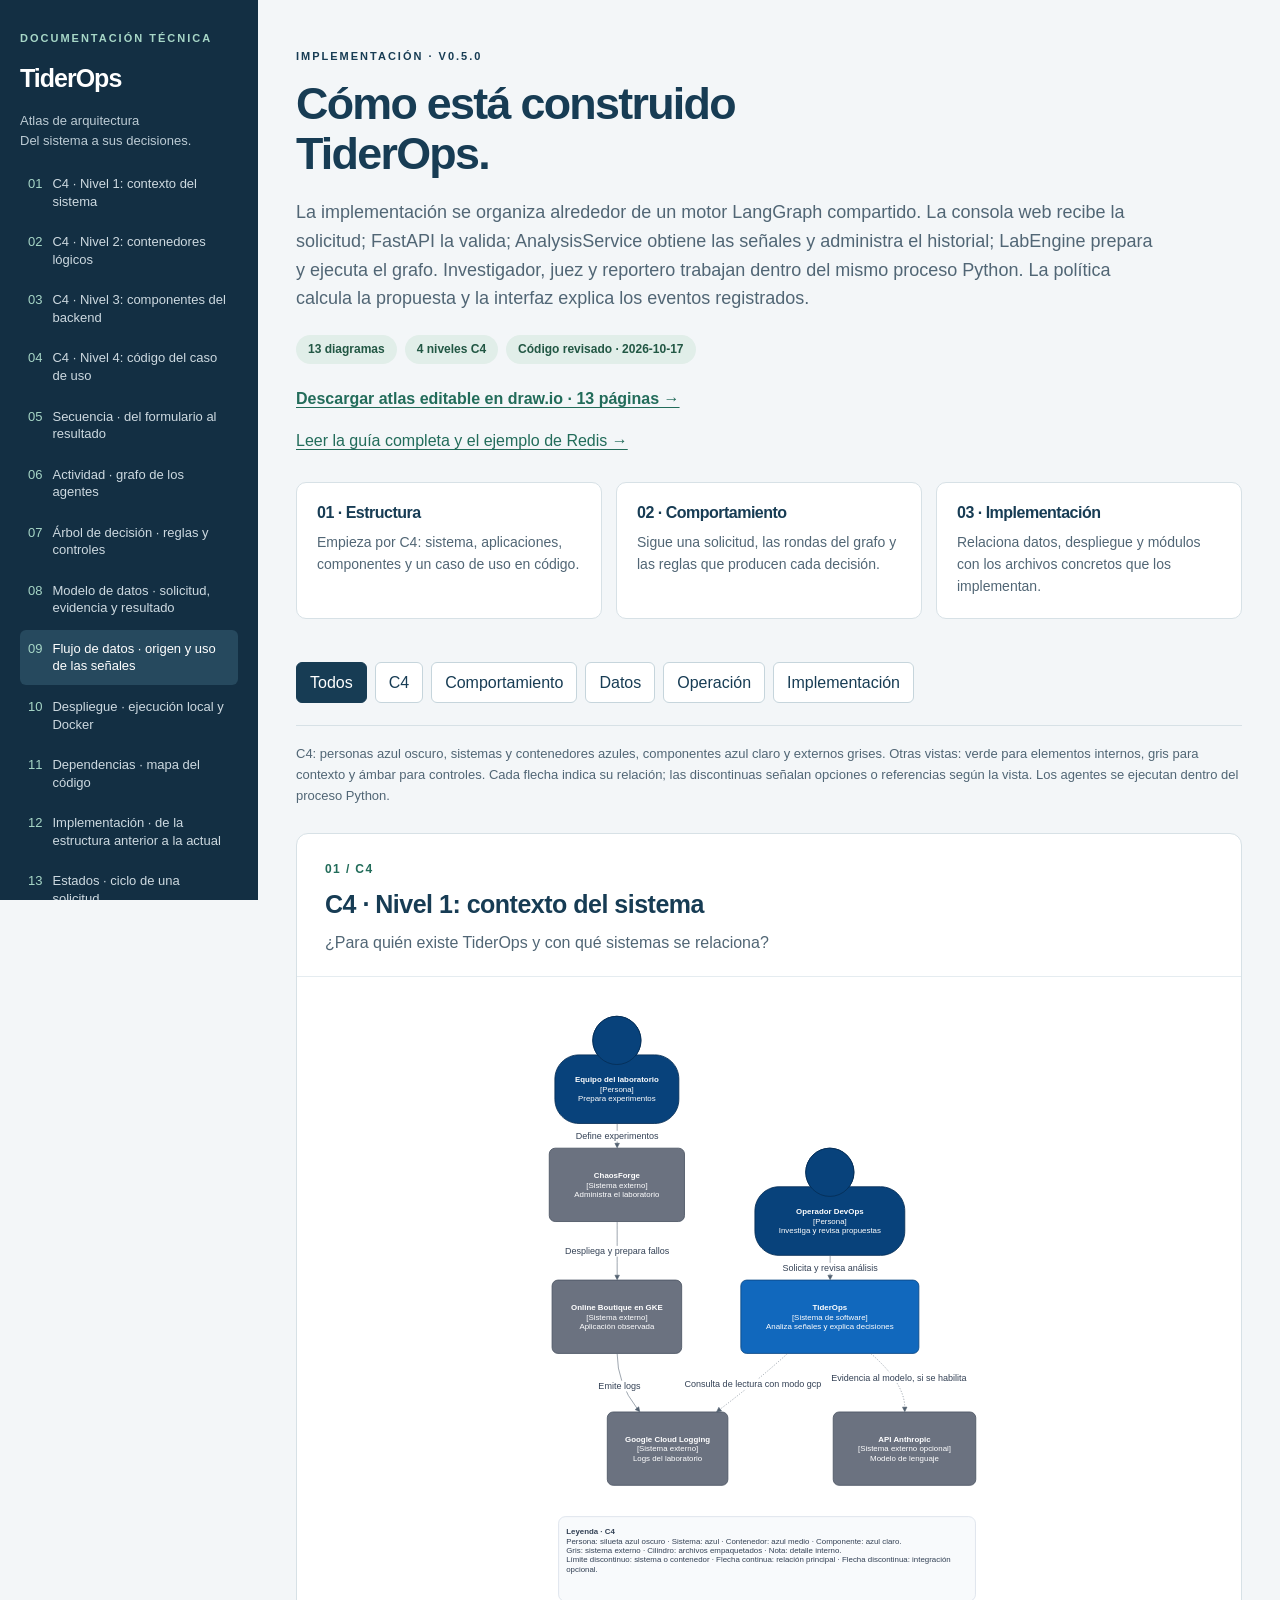
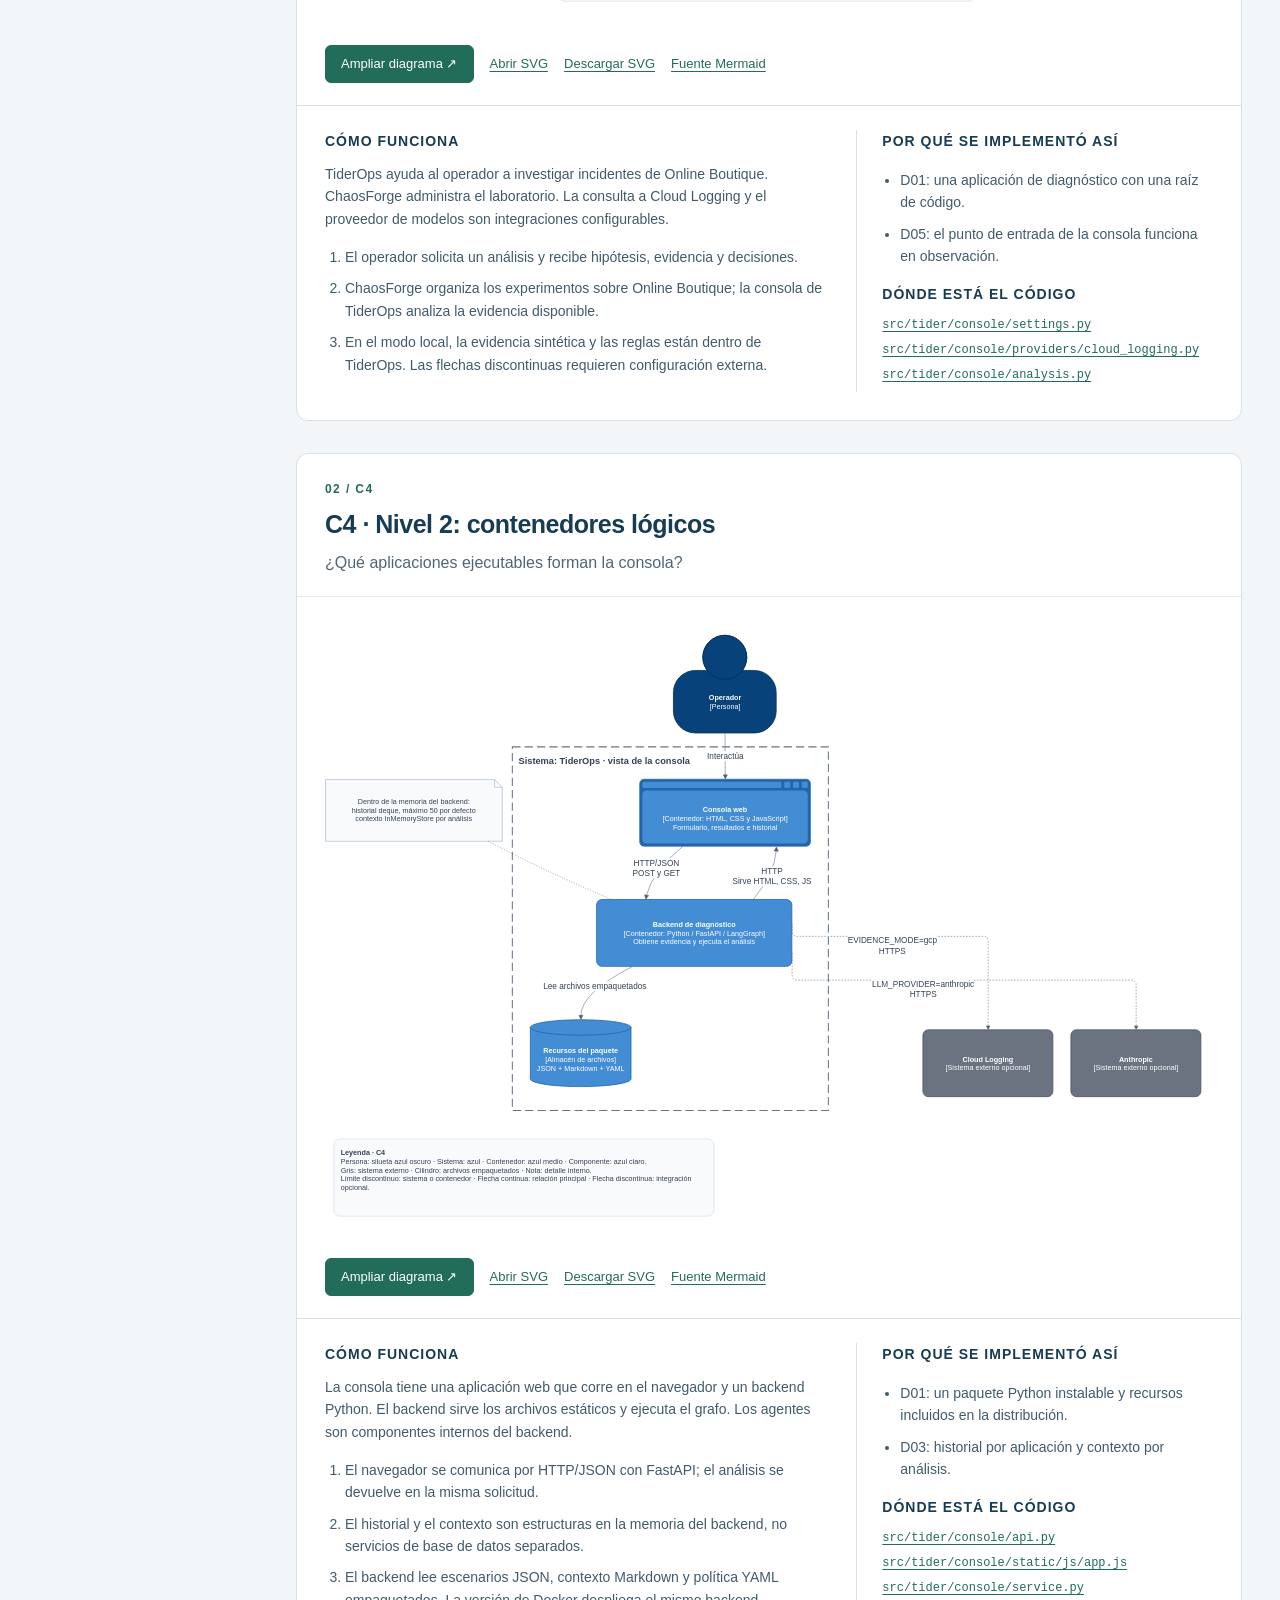
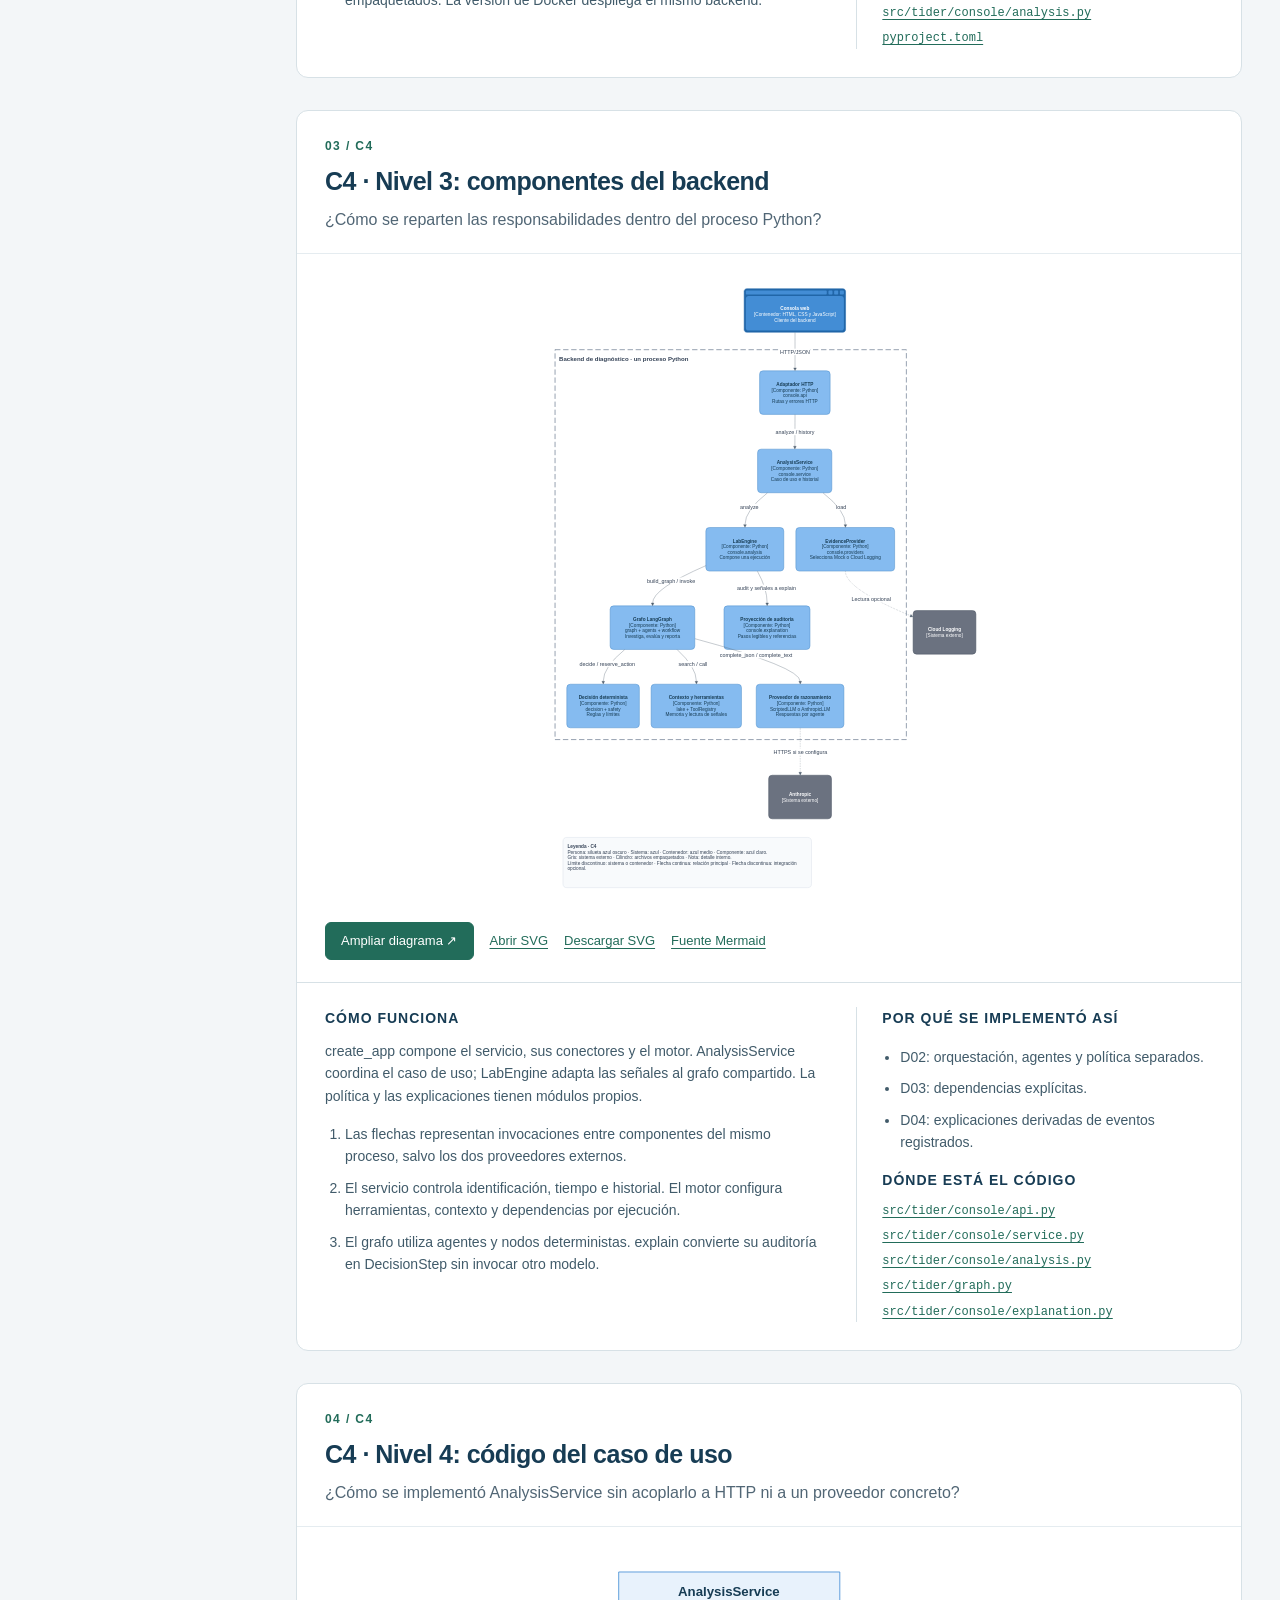
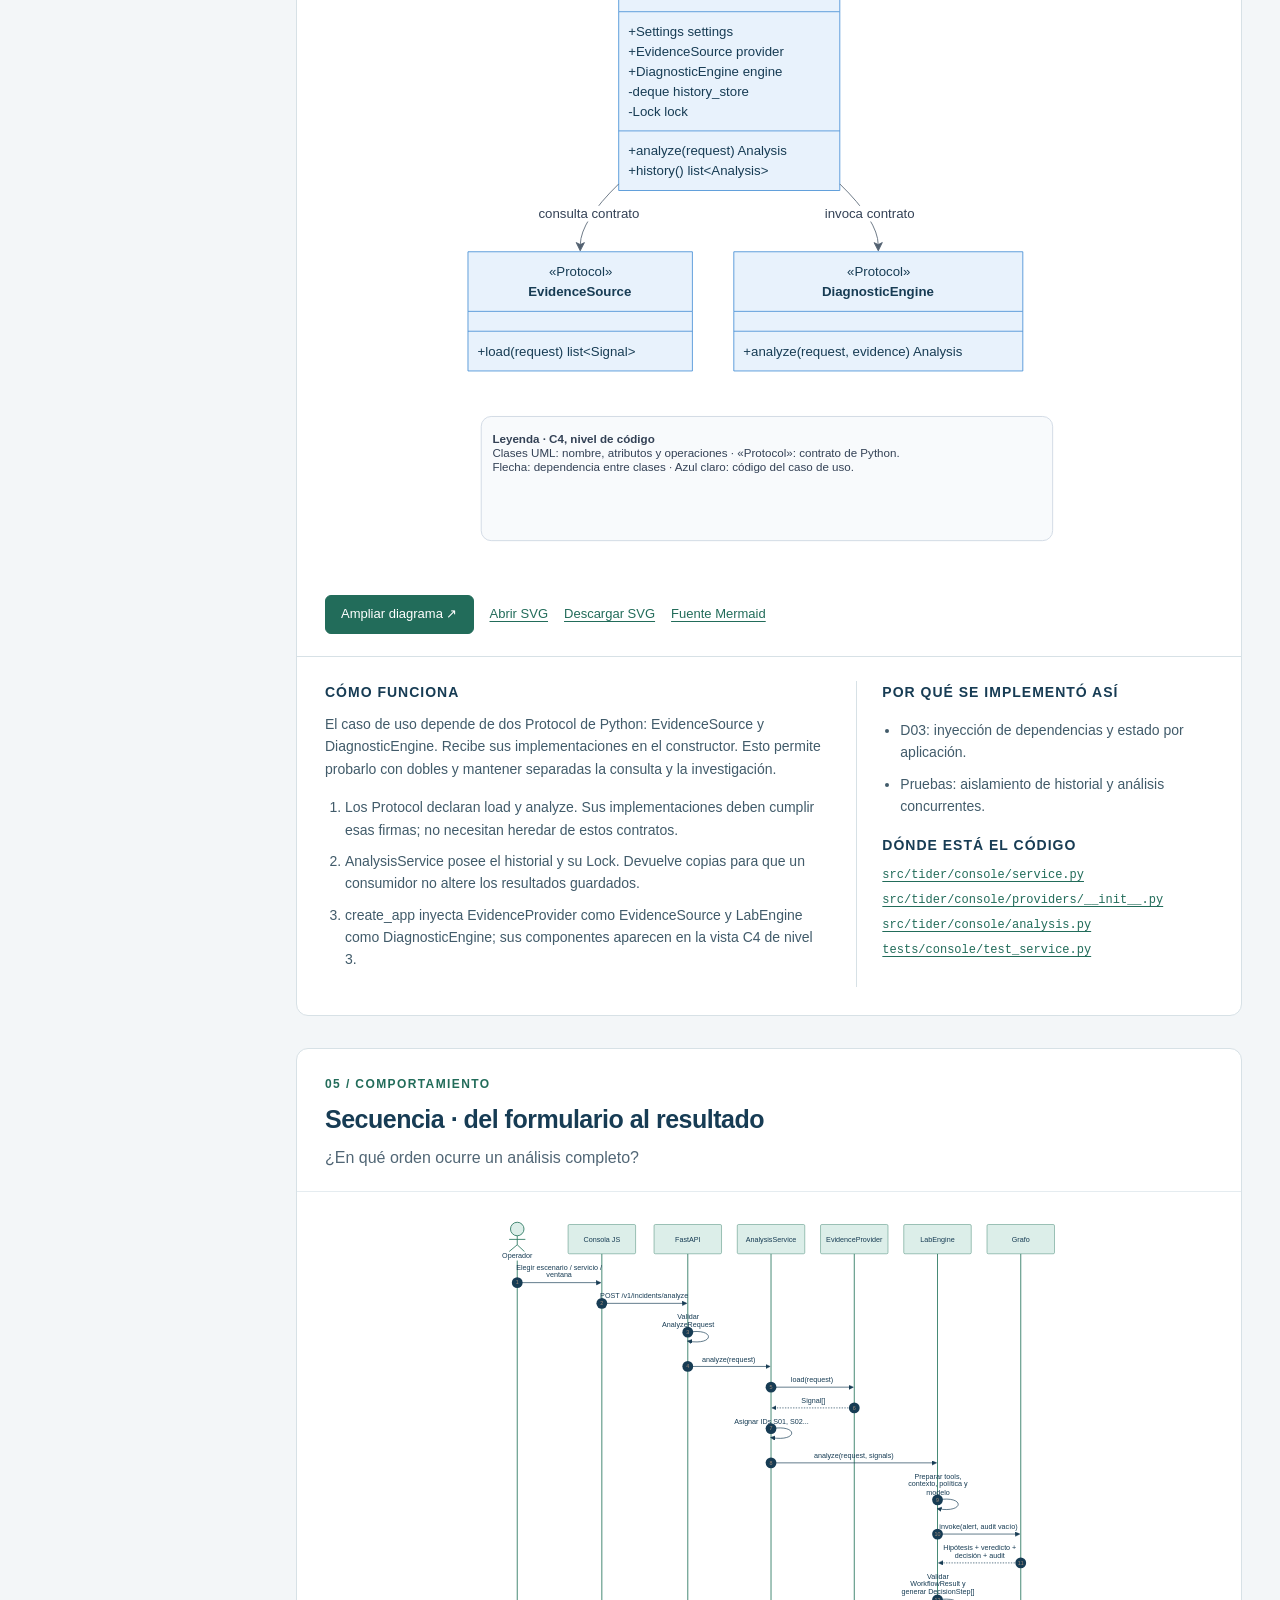
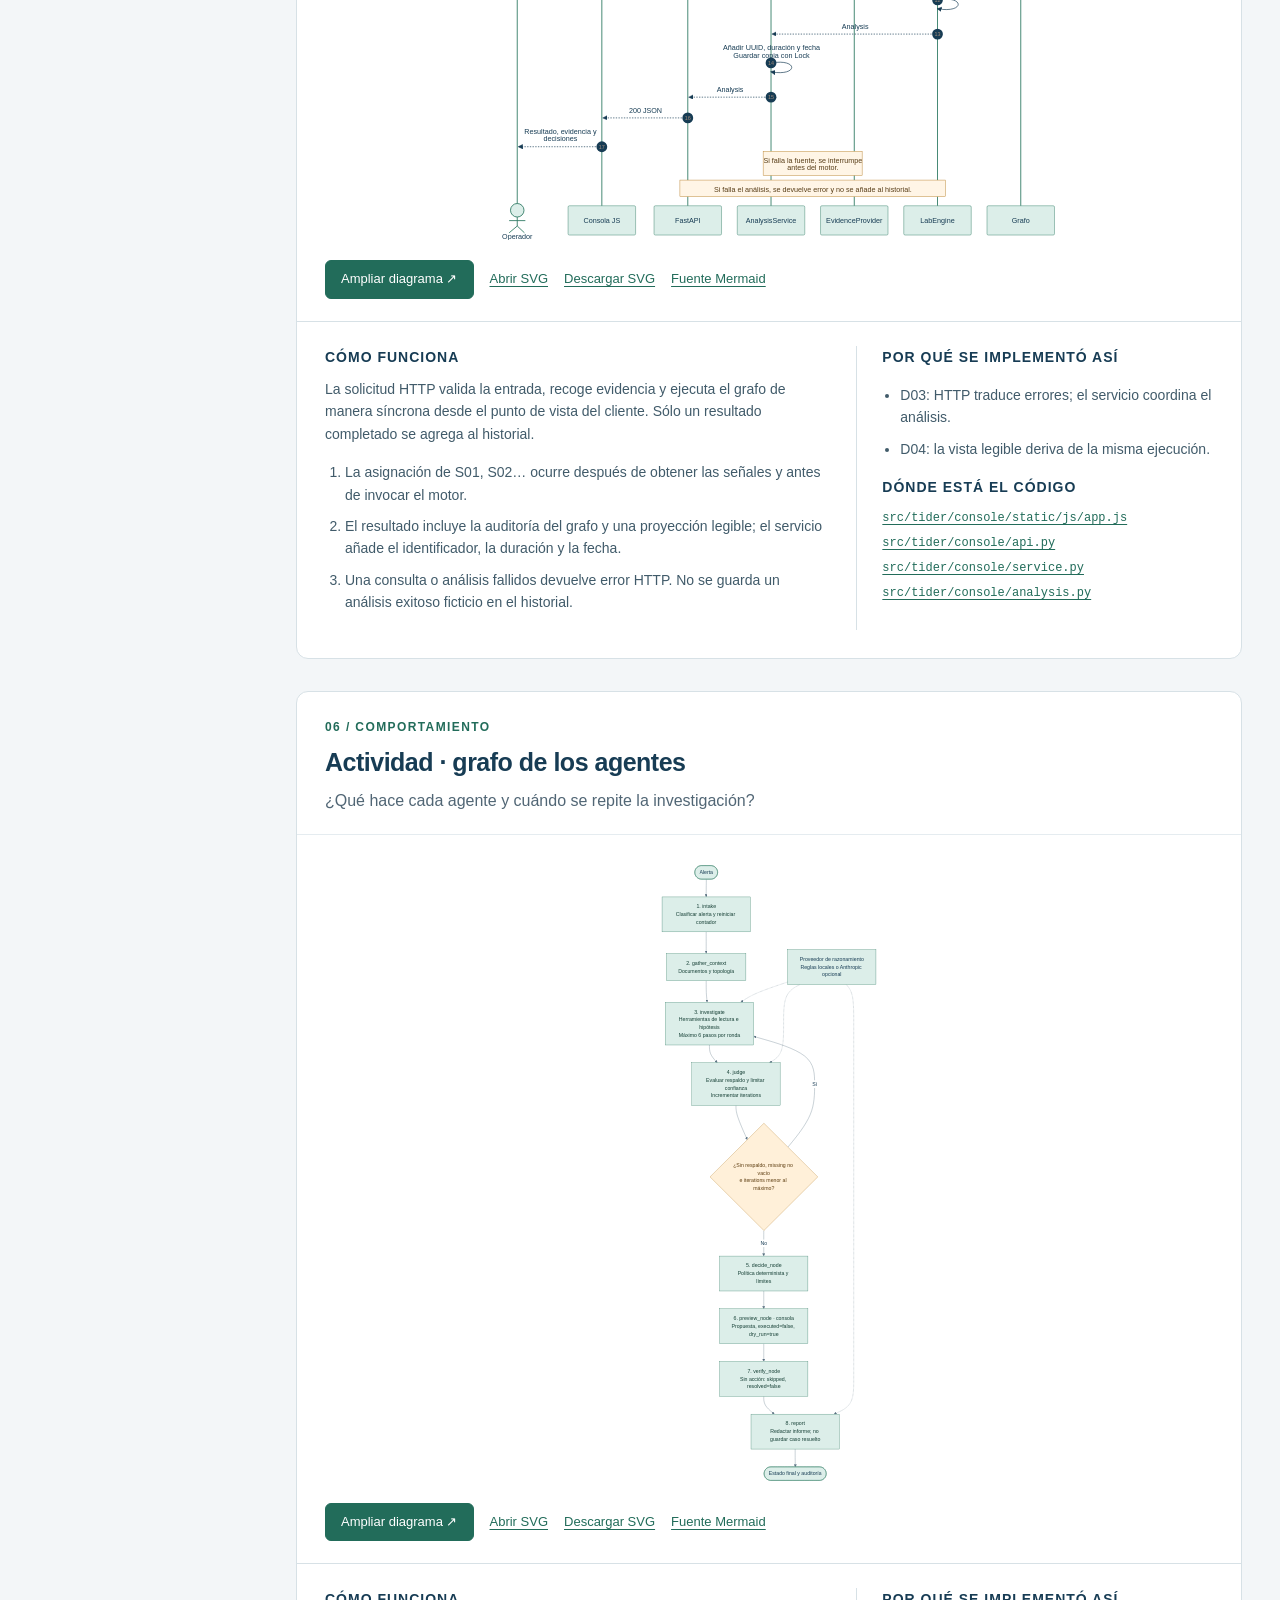
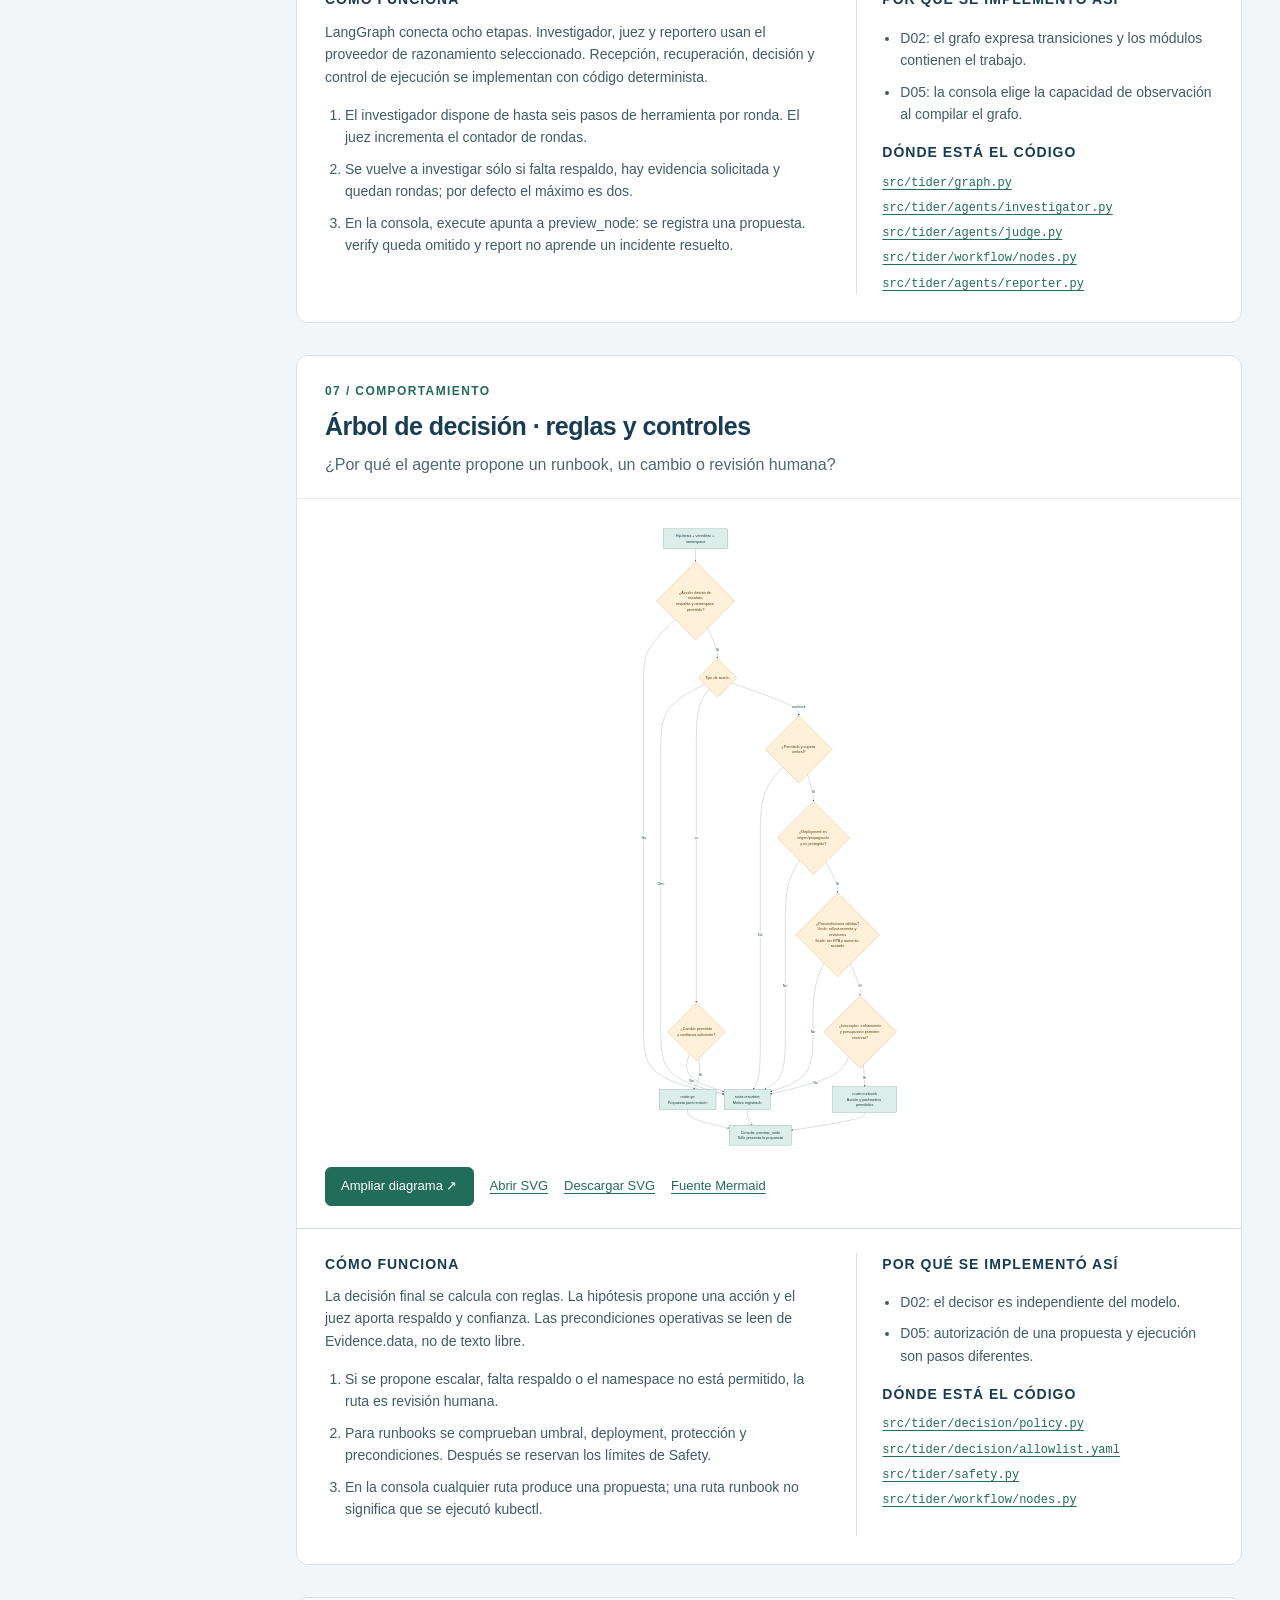
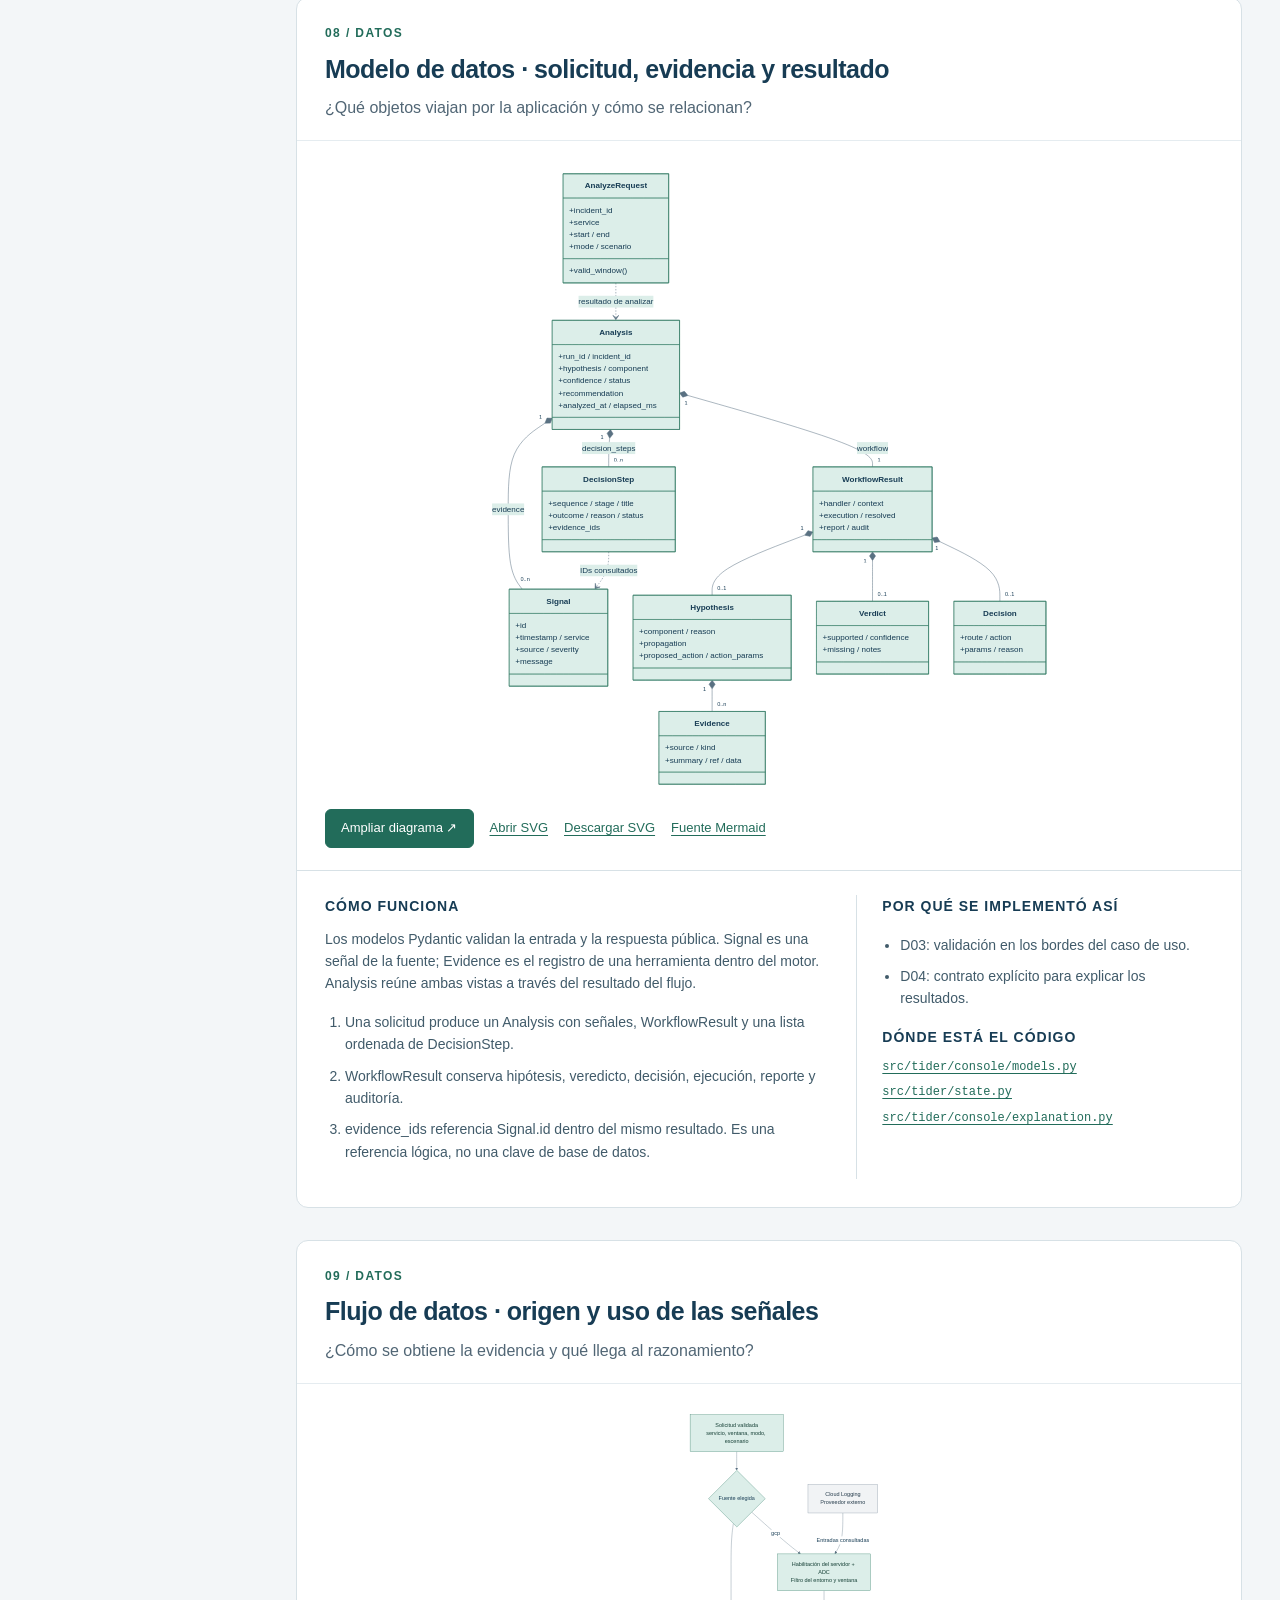
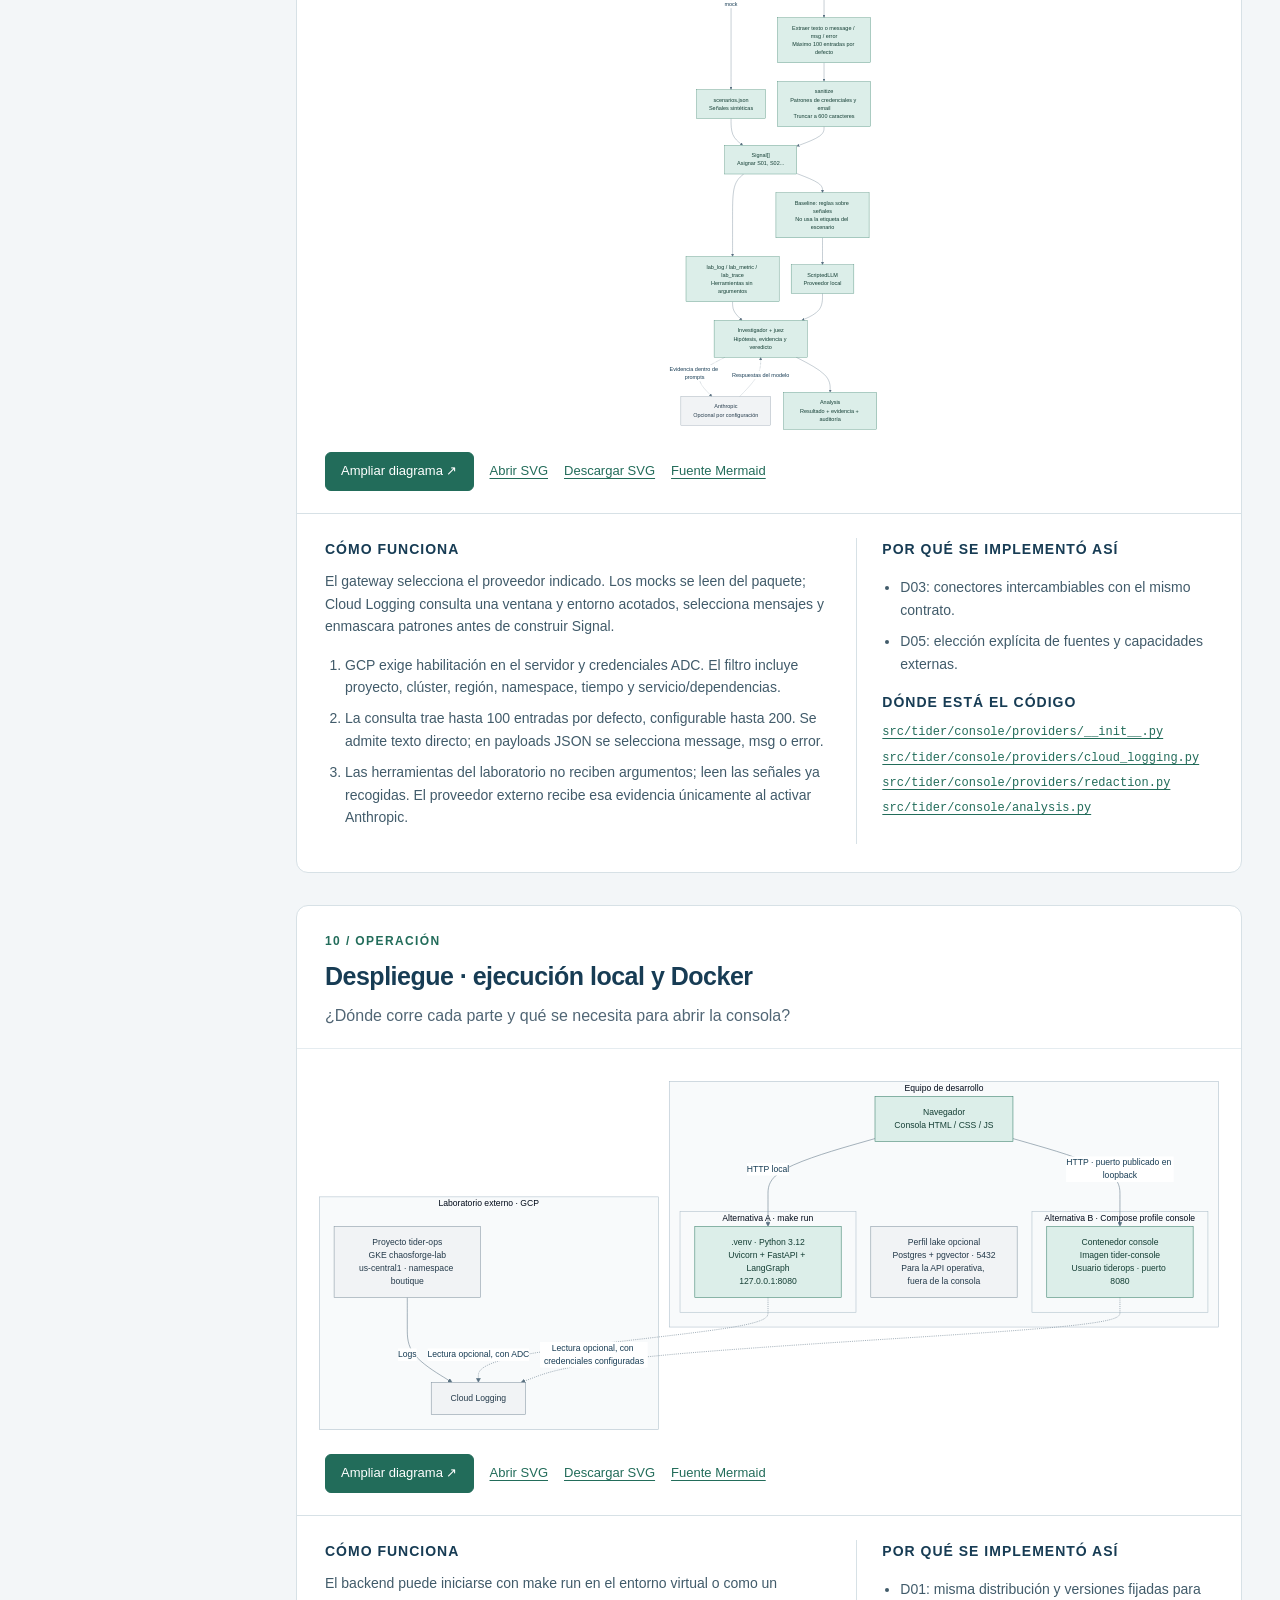
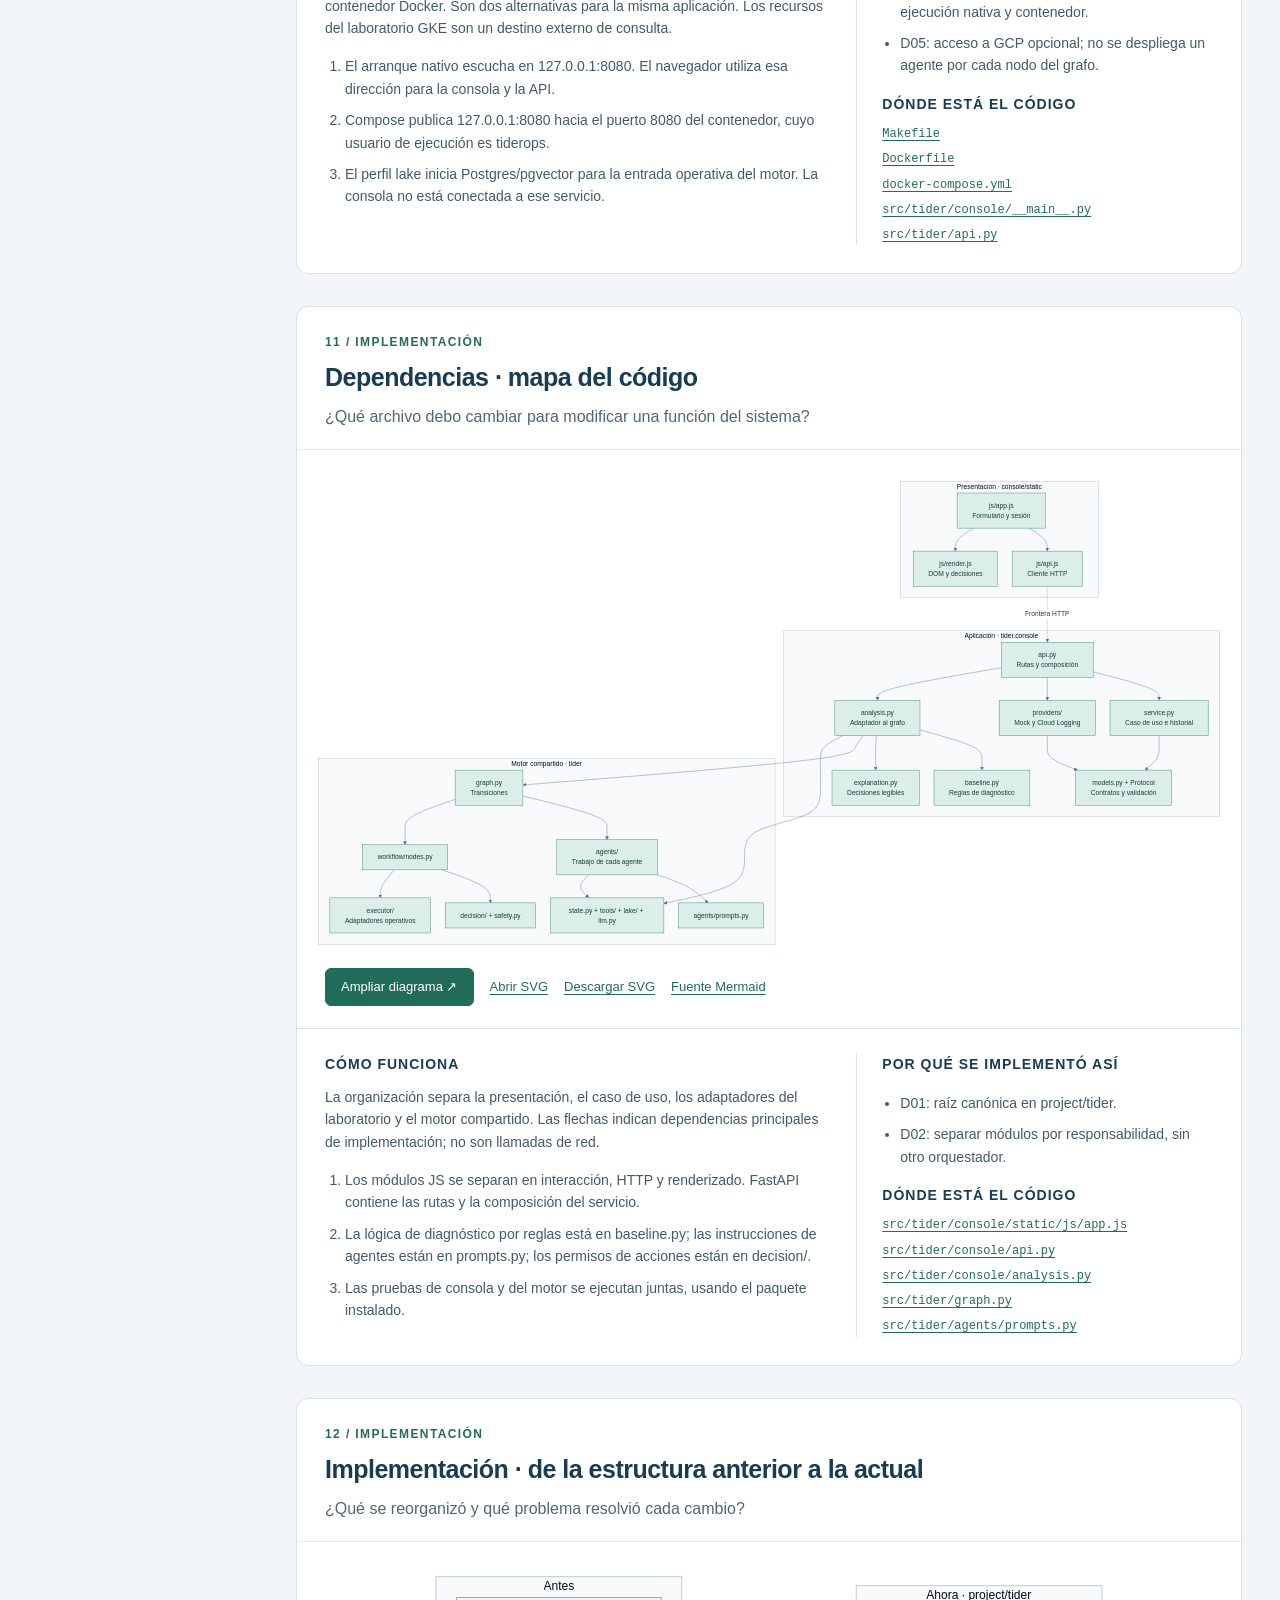
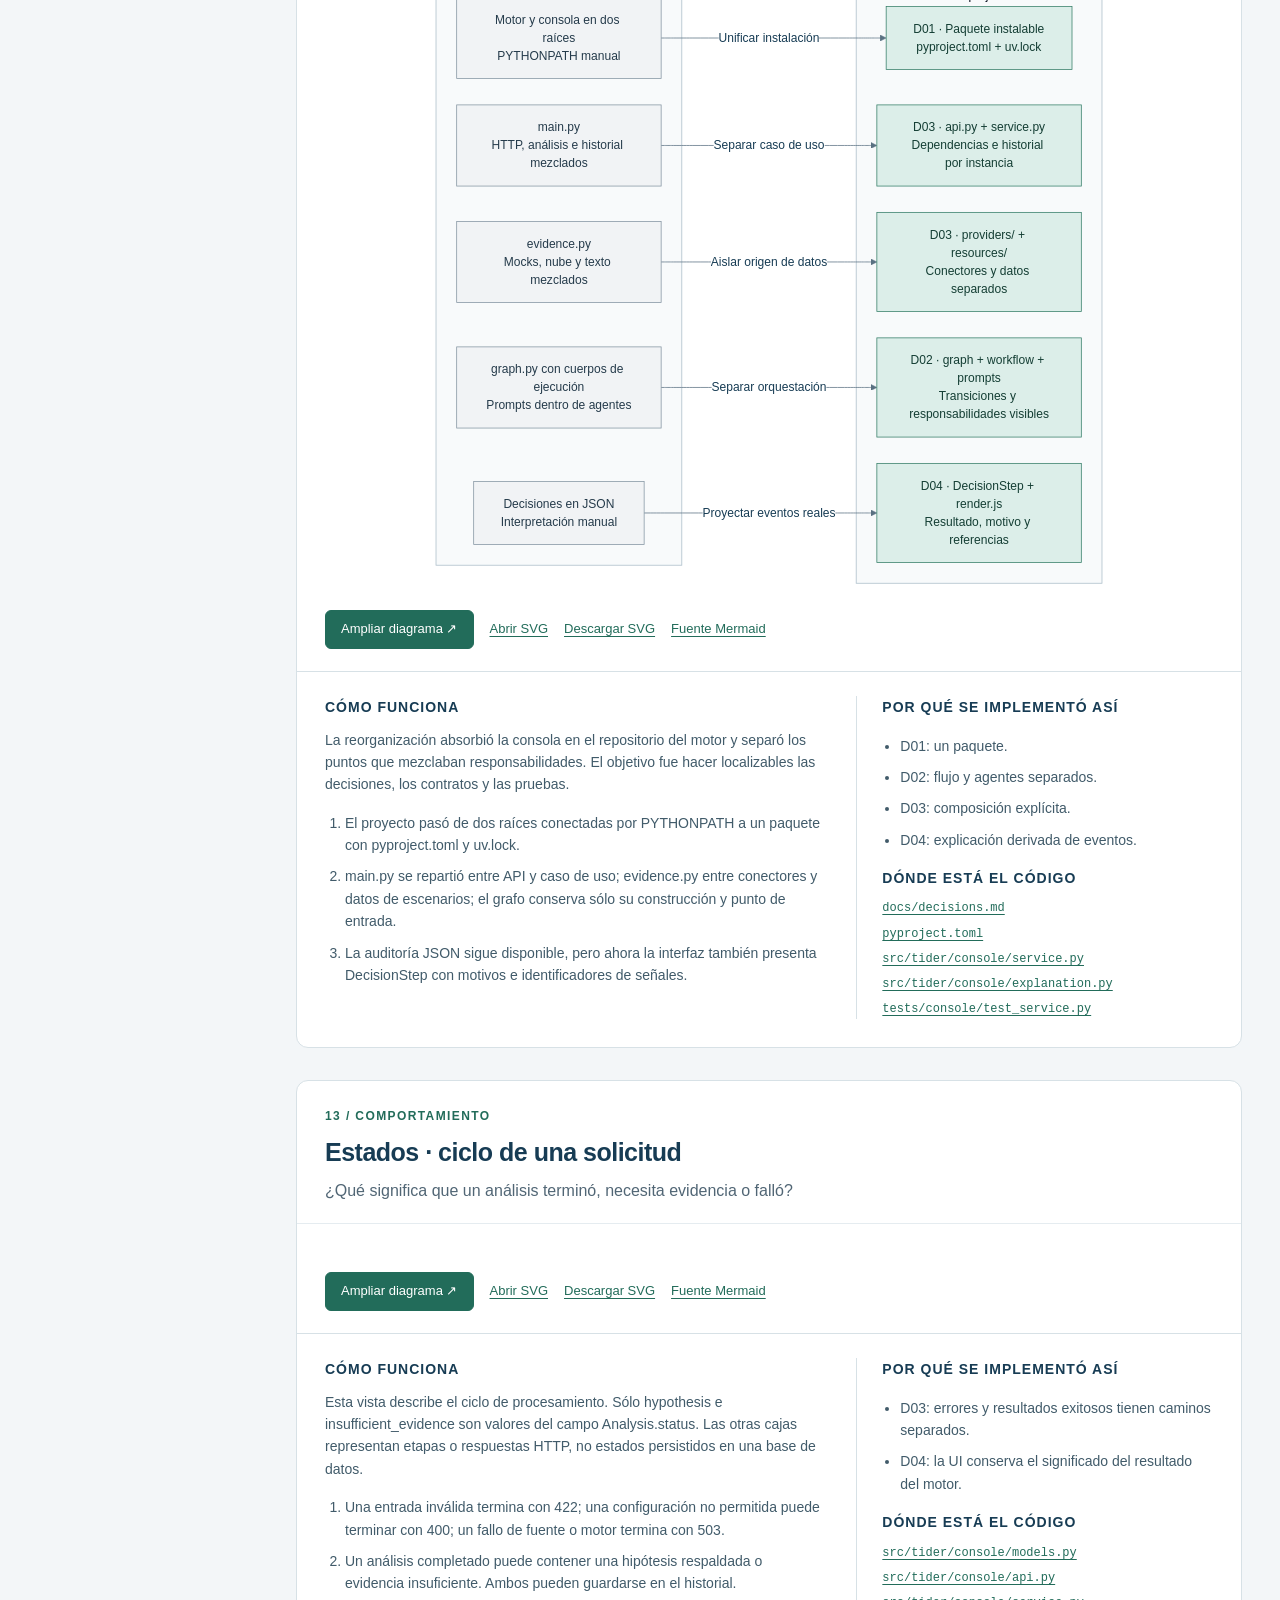
==== docs/diagrams/index.html @ 3297b122 "feat(agents):  refactor structure and calls" ====
<!doctype html>
<html lang="es"><head><meta charset="utf-8"><meta name="viewport" content="width=device-width,initial-scale=1">
<title>TiderOps · Atlas de arquitectura</title><style>
:root{--ink:#173c54;--teal:#226c5a;--muted:#516675;--line:#d7e1e6;--paper:#f3f6f8}
*{box-sizing:border-box}html{scroll-behavior:smooth;scroll-padding-top:22px}
body{margin:0;color:var(--ink);background:var(--paper);font:16px/1.6 -apple-system,BlinkMacSystemFont,'Segoe UI',Arial,sans-serif}
a{color:var(--teal);text-underline-offset:3px}button{font:inherit;cursor:pointer}
aside{position:fixed;inset:0 auto 0 0;width:258px;background:#132f43;color:#fff;overflow:auto;padding:30px 20px}
.brand{font-size:25px;font-weight:750;letter-spacing:-1px}.eyebrow{text-transform:uppercase;font-size:11px;letter-spacing:2px;font-weight:700}
aside .eyebrow{color:#a7d7c7;margin-bottom:10px}aside p{color:#bccbd4;font-size:13px}
nav a{display:flex;gap:10px;color:#cdd9e0;text-decoration:none;padding:10px 8px;border-radius:6px;font-size:13px;line-height:1.35;margin:3px 0}
nav a span{color:#a7d7c7;font-variant-numeric:tabular-nums}nav a:hover,nav a.active{background:#26495e;color:#fff}
main{margin-left:258px;padding:48px 38px 70px;max-width:1600px}
header{max-width:1000px;margin-bottom:28px}h1{font-size:clamp(32px,3.5vw,51px);line-height:1.12;letter-spacing:-1.7px;margin:12px 0 20px}
.intro{font-size:18px;max-width:870px;color:var(--muted)}.meta{display:flex;flex-wrap:wrap;gap:8px;margin:22px 0}
.pill{background:#e1eee9;color:#225744;font-size:12px;padding:5px 12px;border-radius:30px;font-weight:650}
.overview{display:grid;grid-template-columns:repeat(3,1fr);gap:14px;margin-bottom:28px}
.overview article{padding:20px;background:white;border:1px solid var(--line);border-radius:10px}.overview h2{font-size:16px;margin:0 0 8px}.overview p{font-size:14px;margin:0;color:var(--muted)}
.toolbar{display:flex;flex-wrap:wrap;align-items:center;gap:8px;padding:15px 0 22px}
.filter{border:1px solid #c6d5dc;background:white;border-radius:6px;padding:7px 13px;color:var(--ink)}.filter[aria-pressed=true]{background:var(--ink);border-color:var(--ink);color:white}
.diagram{background:white;border:1px solid var(--line);border-radius:12px;margin-bottom:32px;overflow:hidden;scroll-margin-top:22px}
.section-head{padding:26px 28px 20px;border-bottom:1px solid #e5ecf0}.category{font-size:12px;letter-spacing:1.4px;text-transform:uppercase;color:var(--teal);font-weight:700}
h2{font-size:25px;line-height:1.25;letter-spacing:-.5px;margin:10px 0}.question{color:var(--muted);margin:8px 0 0}
.image-wrap{padding:28px 18px 20px;background:white;display:flex;justify-content:center}
.diagram img{display:block;width:100%;height:auto;max-height:620px;object-fit:contain}
.actions{display:flex;gap:16px;flex-wrap:wrap;align-items:center;padding:0 28px 22px;border-bottom:1px solid var(--line);font-size:13px}
.open{border:1px solid var(--teal);background:var(--teal);color:white;padding:8px 15px;border-radius:6px}
.details{display:grid;grid-template-columns:minmax(0,1.4fr) minmax(0,1fr);gap:32px;padding:24px 28px 28px}
.details h3{font-size:14px;text-transform:uppercase;letter-spacing:1px;margin:0 0 10px}.details p,.details li{font-size:14px;color:#415b6a}.details p{margin-top:0}.details ol{padding-left:20px}.details li{margin-bottom:9px}
.refs{border-left:1px solid var(--line);padding-left:25px}.refs ul{padding-left:18px}.code-links{display:grid;gap:6px}.code-links a{font:12px/1.6 ui-monospace,SFMono-Regular,Consolas,monospace;overflow-wrap:anywhere}
.legend{color:var(--muted);font-size:13px;margin-bottom:26px;border-top:1px solid var(--line);padding-top:18px}
footer{font-size:13px;color:var(--muted);padding:8px 0}footer a{margin-right:15px}
dialog{width:96vw;height:94vh;max-width:none;max-height:none;border:1px solid var(--line);border-radius:12px;padding:0;color:var(--ink)}dialog::backdrop{background:#102c40cf}
.modal-head{padding:12px 20px;border-bottom:1px solid var(--line);display:flex;align-items:center;justify-content:space-between;gap:16px;flex-wrap:wrap}.modal-head strong{font-size:16px}.modal-tools{display:flex;gap:8px}.modal-tools button{padding:6px 12px;border:1px solid var(--line);border-radius:5px;background:white;color:var(--ink)}
.canvas{height:calc(100% - 73px);overflow:auto;padding:20px;display:block}.canvas img{width:100%;max-width:none;display:block;height:auto;margin:auto}
[hidden]{display:none!important}@media(max-width:1100px){main{padding:32px 24px}.overview{grid-template-columns:1fr}.details{grid-template-columns:1fr}.refs{padding-left:0;border-left:0;border-top:1px solid var(--line);padding-top:20px}}
@media(max-width:760px){aside{position:static;width:100%;padding:22px}aside nav{display:none}aside p{margin-bottom:0}main{margin-left:0;padding:28px 16px}.section-head,.details{padding:22px}.actions{padding:0 22px 20px}h2{font-size:22px}.image-wrap{padding:20px 8px}.modal-head{padding:10px}.canvas{height:calc(100% - 110px)}}
@media print{aside,.toolbar,.actions,.overview,dialog{display:none!important}main{margin:0;padding:0;max-width:none}.diagram{break-before:page;border:0;overflow:visible}.details{display:block}.refs{border:0;padding:0}.diagram img{max-height:650px}body{background:white}.section-head{padding:10px 0}.image-wrap{padding:10px}a{color:inherit}}
</style></head><body>
<aside><div class="eyebrow">Documentación técnica</div><div class="brand">TiderOps</div><p>Atlas de arquitectura<br>Del sistema a sus decisiones.</p><nav aria-label="Diagramas"><a href="#01-c4-context"><span>01</span>C4 · Nivel 1: contexto del sistema</a><a href="#02-c4-containers"><span>02</span>C4 · Nivel 2: contenedores lógicos</a><a href="#03-c4-components"><span>03</span>C4 · Nivel 3: componentes del backend</a><a href="#04-c4-code"><span>04</span>C4 · Nivel 4: código del caso de uso</a><a href="#05-sequence-analysis"><span>05</span>Secuencia · del formulario al resultado</a><a href="#06-agent-workflow"><span>06</span>Actividad · grafo de los agentes</a><a href="#07-decision-policy"><span>07</span>Árbol de decisión · reglas y controles</a><a href="#08-data-contracts"><span>08</span>Modelo de datos · solicitud, evidencia y resultado</a><a href="#09-evidence-flow"><span>09</span>Flujo de datos · origen y uso de las señales</a><a href="#10-deployment"><span>10</span>Despliegue · ejecución local y Docker</a><a href="#11-module-dependencies"><span>11</span>Dependencias · mapa del código</a><a href="#12-implementation-decisions"><span>12</span>Implementación · de la estructura anterior a la actual</a><a href="#13-analysis-states"><span>13</span>Estados · ciclo de una solicitud</a></nav></aside>
<main><header><div class="eyebrow">Implementación · v0.5.0</div><h1>Cómo está construido<br>TiderOps.</h1><p class="intro">La implementación se organiza alrededor de un motor LangGraph compartido.
La consola web recibe la solicitud; FastAPI la valida; AnalysisService obtiene
las señales y administra el historial; LabEngine prepara y ejecuta el grafo.
Investigador, juez y reportero trabajan dentro del mismo proceso Python.
La política calcula la propuesta y la interfaz explica los eventos registrados.</p>
<div class="meta"><span class="pill">13 diagramas</span><span class="pill">4 niveles C4</span><span class="pill">Código revisado · 2026-10-17</span></div>
<p><a href="TiderOps_Arquitectura.drawio" download><strong>Descargar atlas editable en draw.io · 13 páginas →</strong></a></p>
<a href="README.md">Leer la guía completa y el ejemplo de Redis →</a></header>
<div class="overview"><article><h2>01 · Estructura</h2><p>Empieza por C4: sistema, aplicaciones, componentes y un caso de uso en código.</p></article><article><h2>02 · Comportamiento</h2><p>Sigue una solicitud, las rondas del grafo y las reglas que producen cada decisión.</p></article><article><h2>03 · Implementación</h2><p>Relaciona datos, despliegue y módulos con los archivos concretos que los implementan.</p></article></div>
<div class="toolbar" aria-label="Filtrar diagramas"><button class="filter" data-category="Todos" aria-pressed="true">Todos</button><button class="filter" data-category="C4" aria-pressed="false">C4</button><button class="filter" data-category="Comportamiento" aria-pressed="false">Comportamiento</button><button class="filter" data-category="Datos" aria-pressed="false">Datos</button><button class="filter" data-category="Operación" aria-pressed="false">Operación</button><button class="filter" data-category="Implementación" aria-pressed="false">Implementación</button></div>
<div class="legend">C4: personas azul oscuro, sistemas y contenedores azules, componentes azul claro y externos grises.
Otras vistas: verde para elementos internos, gris para contexto y ámbar para controles.
Cada flecha indica su relación; las discontinuas señalan opciones o referencias según la vista.
Los agentes se ejecutan dentro del proceso Python.</div>
<section class="diagram" id="01-c4-context" data-category="C4">
<div class="section-head"><div class="category">01 / C4</div>
<h2>C4 · Nivel 1: contexto del sistema</h2><p class="question">¿Para quién existe TiderOps y con qué sistemas se relaciona?</p></div>
<div class="image-wrap"><img src="svg/01-c4-context.svg" alt="C4 · Nivel 1: contexto del sistema" loading="lazy"></div>
<div class="actions"><button class="open" aria-label="Ampliar C4 · Nivel 1: contexto del sistema">Ampliar diagrama ↗</button>
<a href="svg/01-c4-context.svg" target="_blank" rel="noopener">Abrir SVG</a>
<a href="svg/01-c4-context.svg" download>Descargar SVG</a><a href="source/01-c4-context.mmd.txt" download>Fuente Mermaid</a></div>
<div class="details"><div><h3>Cómo funciona</h3><p>TiderOps ayuda al operador a investigar incidentes de Online Boutique. ChaosForge administra el laboratorio. La consulta a Cloud Logging y el proveedor de modelos son integraciones configurables.</p><ol><li>El operador solicita un análisis y recibe hipótesis, evidencia y decisiones.</li><li>ChaosForge organiza los experimentos sobre Online Boutique; la consola de TiderOps analiza la evidencia disponible.</li><li>En el modo local, la evidencia sintética y las reglas están dentro de TiderOps. Las flechas discontinuas requieren configuración externa.</li></ol></div>
<div class="refs"><h3>Por qué se implementó así</h3><ul><li>D01: una aplicación de diagnóstico con una raíz de código.</li><li>D05: el punto de entrada de la consola funciona en observación.</li></ul><h3>Dónde está el código</h3><div class="code-links"><a href="../../src/tider/console/settings.py">src/tider/console/settings.py</a><a href="../../src/tider/console/providers/cloud_logging.py">src/tider/console/providers/cloud_logging.py</a><a href="../../src/tider/console/analysis.py">src/tider/console/analysis.py</a></div></div></div></section><section class="diagram" id="02-c4-containers" data-category="C4">
<div class="section-head"><div class="category">02 / C4</div>
<h2>C4 · Nivel 2: contenedores lógicos</h2><p class="question">¿Qué aplicaciones ejecutables forman la consola?</p></div>
<div class="image-wrap"><img src="svg/02-c4-containers.svg" alt="C4 · Nivel 2: contenedores lógicos" loading="lazy"></div>
<div class="actions"><button class="open" aria-label="Ampliar C4 · Nivel 2: contenedores lógicos">Ampliar diagrama ↗</button>
<a href="svg/02-c4-containers.svg" target="_blank" rel="noopener">Abrir SVG</a>
<a href="svg/02-c4-containers.svg" download>Descargar SVG</a><a href="source/02-c4-containers.mmd.txt" download>Fuente Mermaid</a></div>
<div class="details"><div><h3>Cómo funciona</h3><p>La consola tiene una aplicación web que corre en el navegador y un backend Python. El backend sirve los archivos estáticos y ejecuta el grafo. Los agentes son componentes internos del backend.</p><ol><li>El navegador se comunica por HTTP/JSON con FastAPI; el análisis se devuelve en la misma solicitud.</li><li>El historial y el contexto son estructuras en la memoria del backend, no servicios de base de datos separados.</li><li>El backend lee escenarios JSON, contexto Markdown y política YAML empaquetados. La versión de Docker despliega el mismo backend.</li></ol></div>
<div class="refs"><h3>Por qué se implementó así</h3><ul><li>D01: un paquete Python instalable y recursos incluidos en la distribución.</li><li>D03: historial por aplicación y contexto por análisis.</li></ul><h3>Dónde está el código</h3><div class="code-links"><a href="../../src/tider/console/api.py">src/tider/console/api.py</a><a href="../../src/tider/console/static/js/app.js">src/tider/console/static/js/app.js</a><a href="../../src/tider/console/service.py">src/tider/console/service.py</a><a href="../../src/tider/console/analysis.py">src/tider/console/analysis.py</a><a href="../../pyproject.toml">pyproject.toml</a></div></div></div></section><section class="diagram" id="03-c4-components" data-category="C4">
<div class="section-head"><div class="category">03 / C4</div>
<h2>C4 · Nivel 3: componentes del backend</h2><p class="question">¿Cómo se reparten las responsabilidades dentro del proceso Python?</p></div>
<div class="image-wrap"><img src="svg/03-c4-components.svg" alt="C4 · Nivel 3: componentes del backend" loading="lazy"></div>
<div class="actions"><button class="open" aria-label="Ampliar C4 · Nivel 3: componentes del backend">Ampliar diagrama ↗</button>
<a href="svg/03-c4-components.svg" target="_blank" rel="noopener">Abrir SVG</a>
<a href="svg/03-c4-components.svg" download>Descargar SVG</a><a href="source/03-c4-components.mmd.txt" download>Fuente Mermaid</a></div>
<div class="details"><div><h3>Cómo funciona</h3><p>create_app compone el servicio, sus conectores y el motor. AnalysisService coordina el caso de uso; LabEngine adapta las señales al grafo compartido. La política y las explicaciones tienen módulos propios.</p><ol><li>Las flechas representan invocaciones entre componentes del mismo proceso, salvo los dos proveedores externos.</li><li>El servicio controla identificación, tiempo e historial. El motor configura herramientas, contexto y dependencias por ejecución.</li><li>El grafo utiliza agentes y nodos deterministas. explain convierte su auditoría en DecisionStep sin invocar otro modelo.</li></ol></div>
<div class="refs"><h3>Por qué se implementó así</h3><ul><li>D02: orquestación, agentes y política separados.</li><li>D03: dependencias explícitas.</li><li>D04: explicaciones derivadas de eventos registrados.</li></ul><h3>Dónde está el código</h3><div class="code-links"><a href="../../src/tider/console/api.py">src/tider/console/api.py</a><a href="../../src/tider/console/service.py">src/tider/console/service.py</a><a href="../../src/tider/console/analysis.py">src/tider/console/analysis.py</a><a href="../../src/tider/graph.py">src/tider/graph.py</a><a href="../../src/tider/console/explanation.py">src/tider/console/explanation.py</a></div></div></div></section><section class="diagram" id="04-c4-code" data-category="C4">
<div class="section-head"><div class="category">04 / C4</div>
<h2>C4 · Nivel 4: código del caso de uso</h2><p class="question">¿Cómo se implementó AnalysisService sin acoplarlo a HTTP ni a un proveedor concreto?</p></div>
<div class="image-wrap"><img src="svg/04-c4-code.svg" alt="C4 · Nivel 4: código del caso de uso" loading="lazy"></div>
<div class="actions"><button class="open" aria-label="Ampliar C4 · Nivel 4: código del caso de uso">Ampliar diagrama ↗</button>
<a href="svg/04-c4-code.svg" target="_blank" rel="noopener">Abrir SVG</a>
<a href="svg/04-c4-code.svg" download>Descargar SVG</a><a href="source/04-c4-code.mmd.txt" download>Fuente Mermaid</a></div>
<div class="details"><div><h3>Cómo funciona</h3><p>El caso de uso depende de dos Protocol de Python: EvidenceSource y DiagnosticEngine. Recibe sus implementaciones en el constructor. Esto permite probarlo con dobles y mantener separadas la consulta y la investigación.</p><ol><li>Los Protocol declaran load y analyze. Sus implementaciones deben cumplir esas firmas; no necesitan heredar de estos contratos.</li><li>AnalysisService posee el historial y su Lock. Devuelve copias para que un consumidor no altere los resultados guardados.</li><li>create_app inyecta EvidenceProvider como EvidenceSource y LabEngine como DiagnosticEngine; sus componentes aparecen en la vista C4 de nivel 3.</li></ol></div>
<div class="refs"><h3>Por qué se implementó así</h3><ul><li>D03: inyección de dependencias y estado por aplicación.</li><li>Pruebas: aislamiento de historial y análisis concurrentes.</li></ul><h3>Dónde está el código</h3><div class="code-links"><a href="../../src/tider/console/service.py">src/tider/console/service.py</a><a href="../../src/tider/console/providers/__init__.py">src/tider/console/providers/__init__.py</a><a href="../../src/tider/console/analysis.py">src/tider/console/analysis.py</a><a href="../../tests/console/test_service.py">tests/console/test_service.py</a></div></div></div></section><section class="diagram" id="05-sequence-analysis" data-category="Comportamiento">
<div class="section-head"><div class="category">05 / Comportamiento</div>
<h2>Secuencia · del formulario al resultado</h2><p class="question">¿En qué orden ocurre un análisis completo?</p></div>
<div class="image-wrap"><img src="svg/05-sequence-analysis.svg" alt="Secuencia · del formulario al resultado" loading="lazy"></div>
<div class="actions"><button class="open" aria-label="Ampliar Secuencia · del formulario al resultado">Ampliar diagrama ↗</button>
<a href="svg/05-sequence-analysis.svg" target="_blank" rel="noopener">Abrir SVG</a>
<a href="svg/05-sequence-analysis.svg" download>Descargar SVG</a><a href="source/05-sequence-analysis.mmd.txt" download>Fuente Mermaid</a></div>
<div class="details"><div><h3>Cómo funciona</h3><p>La solicitud HTTP valida la entrada, recoge evidencia y ejecuta el grafo de manera síncrona desde el punto de vista del cliente. Sólo un resultado completado se agrega al historial.</p><ol><li>La asignación de S01, S02… ocurre después de obtener las señales y antes de invocar el motor.</li><li>El resultado incluye la auditoría del grafo y una proyección legible; el servicio añade el identificador, la duración y la fecha.</li><li>Una consulta o análisis fallidos devuelve error HTTP. No se guarda un análisis exitoso ficticio en el historial.</li></ol></div>
<div class="refs"><h3>Por qué se implementó así</h3><ul><li>D03: HTTP traduce errores; el servicio coordina el análisis.</li><li>D04: la vista legible deriva de la misma ejecución.</li></ul><h3>Dónde está el código</h3><div class="code-links"><a href="../../src/tider/console/static/js/app.js">src/tider/console/static/js/app.js</a><a href="../../src/tider/console/api.py">src/tider/console/api.py</a><a href="../../src/tider/console/service.py">src/tider/console/service.py</a><a href="../../src/tider/console/analysis.py">src/tider/console/analysis.py</a></div></div></div></section><section class="diagram" id="06-agent-workflow" data-category="Comportamiento">
<div class="section-head"><div class="category">06 / Comportamiento</div>
<h2>Actividad · grafo de los agentes</h2><p class="question">¿Qué hace cada agente y cuándo se repite la investigación?</p></div>
<div class="image-wrap"><img src="svg/06-agent-workflow.svg" alt="Actividad · grafo de los agentes" loading="lazy"></div>
<div class="actions"><button class="open" aria-label="Ampliar Actividad · grafo de los agentes">Ampliar diagrama ↗</button>
<a href="svg/06-agent-workflow.svg" target="_blank" rel="noopener">Abrir SVG</a>
<a href="svg/06-agent-workflow.svg" download>Descargar SVG</a><a href="source/06-agent-workflow.mmd.txt" download>Fuente Mermaid</a></div>
<div class="details"><div><h3>Cómo funciona</h3><p>LangGraph conecta ocho etapas. Investigador, juez y reportero usan el proveedor de razonamiento seleccionado. Recepción, recuperación, decisión y control de ejecución se implementan con código determinista.</p><ol><li>El investigador dispone de hasta seis pasos de herramienta por ronda. El juez incrementa el contador de rondas.</li><li>Se vuelve a investigar sólo si falta respaldo, hay evidencia solicitada y quedan rondas; por defecto el máximo es dos.</li><li>En la consola, execute apunta a preview_node: se registra una propuesta. verify queda omitido y report no aprende un incidente resuelto.</li></ol></div>
<div class="refs"><h3>Por qué se implementó así</h3><ul><li>D02: el grafo expresa transiciones y los módulos contienen el trabajo.</li><li>D05: la consola elige la capacidad de observación al compilar el grafo.</li></ul><h3>Dónde está el código</h3><div class="code-links"><a href="../../src/tider/graph.py">src/tider/graph.py</a><a href="../../src/tider/agents/investigator.py">src/tider/agents/investigator.py</a><a href="../../src/tider/agents/judge.py">src/tider/agents/judge.py</a><a href="../../src/tider/workflow/nodes.py">src/tider/workflow/nodes.py</a><a href="../../src/tider/agents/reporter.py">src/tider/agents/reporter.py</a></div></div></div></section><section class="diagram" id="07-decision-policy" data-category="Comportamiento">
<div class="section-head"><div class="category">07 / Comportamiento</div>
<h2>Árbol de decisión · reglas y controles</h2><p class="question">¿Por qué el agente propone un runbook, un cambio o revisión humana?</p></div>
<div class="image-wrap"><img src="svg/07-decision-policy.svg" alt="Árbol de decisión · reglas y controles" loading="lazy"></div>
<div class="actions"><button class="open" aria-label="Ampliar Árbol de decisión · reglas y controles">Ampliar diagrama ↗</button>
<a href="svg/07-decision-policy.svg" target="_blank" rel="noopener">Abrir SVG</a>
<a href="svg/07-decision-policy.svg" download>Descargar SVG</a><a href="source/07-decision-policy.mmd.txt" download>Fuente Mermaid</a></div>
<div class="details"><div><h3>Cómo funciona</h3><p>La decisión final se calcula con reglas. La hipótesis propone una acción y el juez aporta respaldo y confianza. Las precondiciones operativas se leen de Evidence.data, no de texto libre.</p><ol><li>Si se propone escalar, falta respaldo o el namespace no está permitido, la ruta es revisión humana.</li><li>Para runbooks se comprueban umbral, deployment, protección y precondiciones. Después se reservan los límites de Safety.</li><li>En la consola cualquier ruta produce una propuesta; una ruta runbook no significa que se ejecutó kubectl.</li></ol></div>
<div class="refs"><h3>Por qué se implementó así</h3><ul><li>D02: el decisor es independiente del modelo.</li><li>D05: autorización de una propuesta y ejecución son pasos diferentes.</li></ul><h3>Dónde está el código</h3><div class="code-links"><a href="../../src/tider/decision/policy.py">src/tider/decision/policy.py</a><a href="../../src/tider/decision/allowlist.yaml">src/tider/decision/allowlist.yaml</a><a href="../../src/tider/safety.py">src/tider/safety.py</a><a href="../../src/tider/workflow/nodes.py">src/tider/workflow/nodes.py</a></div></div></div></section><section class="diagram" id="08-data-contracts" data-category="Datos">
<div class="section-head"><div class="category">08 / Datos</div>
<h2>Modelo de datos · solicitud, evidencia y resultado</h2><p class="question">¿Qué objetos viajan por la aplicación y cómo se relacionan?</p></div>
<div class="image-wrap"><img src="svg/08-data-contracts.svg" alt="Modelo de datos · solicitud, evidencia y resultado" loading="lazy"></div>
<div class="actions"><button class="open" aria-label="Ampliar Modelo de datos · solicitud, evidencia y resultado">Ampliar diagrama ↗</button>
<a href="svg/08-data-contracts.svg" target="_blank" rel="noopener">Abrir SVG</a>
<a href="svg/08-data-contracts.svg" download>Descargar SVG</a><a href="source/08-data-contracts.mmd.txt" download>Fuente Mermaid</a></div>
<div class="details"><div><h3>Cómo funciona</h3><p>Los modelos Pydantic validan la entrada y la respuesta pública. Signal es una señal de la fuente; Evidence es el registro de una herramienta dentro del motor. Analysis reúne ambas vistas a través del resultado del flujo.</p><ol><li>Una solicitud produce un Analysis con señales, WorkflowResult y una lista ordenada de DecisionStep.</li><li>WorkflowResult conserva hipótesis, veredicto, decisión, ejecución, reporte y auditoría.</li><li>evidence_ids referencia Signal.id dentro del mismo resultado. Es una referencia lógica, no una clave de base de datos.</li></ol></div>
<div class="refs"><h3>Por qué se implementó así</h3><ul><li>D03: validación en los bordes del caso de uso.</li><li>D04: contrato explícito para explicar los resultados.</li></ul><h3>Dónde está el código</h3><div class="code-links"><a href="../../src/tider/console/models.py">src/tider/console/models.py</a><a href="../../src/tider/state.py">src/tider/state.py</a><a href="../../src/tider/console/explanation.py">src/tider/console/explanation.py</a></div></div></div></section><section class="diagram" id="09-evidence-flow" data-category="Datos">
<div class="section-head"><div class="category">09 / Datos</div>
<h2>Flujo de datos · origen y uso de las señales</h2><p class="question">¿Cómo se obtiene la evidencia y qué llega al razonamiento?</p></div>
<div class="image-wrap"><img src="svg/09-evidence-flow.svg" alt="Flujo de datos · origen y uso de las señales" loading="lazy"></div>
<div class="actions"><button class="open" aria-label="Ampliar Flujo de datos · origen y uso de las señales">Ampliar diagrama ↗</button>
<a href="svg/09-evidence-flow.svg" target="_blank" rel="noopener">Abrir SVG</a>
<a href="svg/09-evidence-flow.svg" download>Descargar SVG</a><a href="source/09-evidence-flow.mmd.txt" download>Fuente Mermaid</a></div>
<div class="details"><div><h3>Cómo funciona</h3><p>El gateway selecciona el proveedor indicado. Los mocks se leen del paquete; Cloud Logging consulta una ventana y entorno acotados, selecciona mensajes y enmascara patrones antes de construir Signal.</p><ol><li>GCP exige habilitación en el servidor y credenciales ADC. El filtro incluye proyecto, clúster, región, namespace, tiempo y servicio/dependencias.</li><li>La consulta trae hasta 100 entradas por defecto, configurable hasta 200. Se admite texto directo; en payloads JSON se selecciona message, msg o error.</li><li>Las herramientas del laboratorio no reciben argumentos; leen las señales ya recogidas. El proveedor externo recibe esa evidencia únicamente al activar Anthropic.</li></ol></div>
<div class="refs"><h3>Por qué se implementó así</h3><ul><li>D03: conectores intercambiables con el mismo contrato.</li><li>D05: elección explícita de fuentes y capacidades externas.</li></ul><h3>Dónde está el código</h3><div class="code-links"><a href="../../src/tider/console/providers/__init__.py">src/tider/console/providers/__init__.py</a><a href="../../src/tider/console/providers/cloud_logging.py">src/tider/console/providers/cloud_logging.py</a><a href="../../src/tider/console/providers/redaction.py">src/tider/console/providers/redaction.py</a><a href="../../src/tider/console/analysis.py">src/tider/console/analysis.py</a></div></div></div></section><section class="diagram" id="10-deployment" data-category="Operación">
<div class="section-head"><div class="category">10 / Operación</div>
<h2>Despliegue · ejecución local y Docker</h2><p class="question">¿Dónde corre cada parte y qué se necesita para abrir la consola?</p></div>
<div class="image-wrap"><img src="svg/10-deployment.svg" alt="Despliegue · ejecución local y Docker" loading="lazy"></div>
<div class="actions"><button class="open" aria-label="Ampliar Despliegue · ejecución local y Docker">Ampliar diagrama ↗</button>
<a href="svg/10-deployment.svg" target="_blank" rel="noopener">Abrir SVG</a>
<a href="svg/10-deployment.svg" download>Descargar SVG</a><a href="source/10-deployment.mmd.txt" download>Fuente Mermaid</a></div>
<div class="details"><div><h3>Cómo funciona</h3><p>El backend puede iniciarse con make run en el entorno virtual o como un contenedor Docker. Son dos alternativas para la misma aplicación. Los recursos del laboratorio GKE son un destino externo de consulta.</p><ol><li>El arranque nativo escucha en 127.0.0.1:8080. El navegador utiliza esa dirección para la consola y la API.</li><li>Compose publica 127.0.0.1:8080 hacia el puerto 8080 del contenedor, cuyo usuario de ejecución es tiderops.</li><li>El perfil lake inicia Postgres/pgvector para la entrada operativa del motor. La consola no está conectada a ese servicio.</li></ol></div>
<div class="refs"><h3>Por qué se implementó así</h3><ul><li>D01: misma distribución y versiones fijadas para ejecución nativa y contenedor.</li><li>D05: acceso a GCP opcional; no se despliega un agente por cada nodo del grafo.</li></ul><h3>Dónde está el código</h3><div class="code-links"><a href="../../Makefile">Makefile</a><a href="../../Dockerfile">Dockerfile</a><a href="../../docker-compose.yml">docker-compose.yml</a><a href="../../src/tider/console/__main__.py">src/tider/console/__main__.py</a><a href="../../src/tider/api.py">src/tider/api.py</a></div></div></div></section><section class="diagram" id="11-module-dependencies" data-category="Implementación">
<div class="section-head"><div class="category">11 / Implementación</div>
<h2>Dependencias · mapa del código</h2><p class="question">¿Qué archivo debo cambiar para modificar una función del sistema?</p></div>
<div class="image-wrap"><img src="svg/11-module-dependencies.svg" alt="Dependencias · mapa del código" loading="lazy"></div>
<div class="actions"><button class="open" aria-label="Ampliar Dependencias · mapa del código">Ampliar diagrama ↗</button>
<a href="svg/11-module-dependencies.svg" target="_blank" rel="noopener">Abrir SVG</a>
<a href="svg/11-module-dependencies.svg" download>Descargar SVG</a><a href="source/11-module-dependencies.mmd.txt" download>Fuente Mermaid</a></div>
<div class="details"><div><h3>Cómo funciona</h3><p>La organización separa la presentación, el caso de uso, los adaptadores del laboratorio y el motor compartido. Las flechas indican dependencias principales de implementación; no son llamadas de red.</p><ol><li>Los módulos JS se separan en interacción, HTTP y renderizado. FastAPI contiene las rutas y la composición del servicio.</li><li>La lógica de diagnóstico por reglas está en baseline.py; las instrucciones de agentes están en prompts.py; los permisos de acciones están en decision/.</li><li>Las pruebas de consola y del motor se ejecutan juntas, usando el paquete instalado.</li></ol></div>
<div class="refs"><h3>Por qué se implementó así</h3><ul><li>D01: raíz canónica en project/tider.</li><li>D02: separar módulos por responsabilidad, sin otro orquestador.</li></ul><h3>Dónde está el código</h3><div class="code-links"><a href="../../src/tider/console/static/js/app.js">src/tider/console/static/js/app.js</a><a href="../../src/tider/console/api.py">src/tider/console/api.py</a><a href="../../src/tider/console/analysis.py">src/tider/console/analysis.py</a><a href="../../src/tider/graph.py">src/tider/graph.py</a><a href="../../src/tider/agents/prompts.py">src/tider/agents/prompts.py</a></div></div></div></section><section class="diagram" id="12-implementation-decisions" data-category="Implementación">
<div class="section-head"><div class="category">12 / Implementación</div>
<h2>Implementación · de la estructura anterior a la actual</h2><p class="question">¿Qué se reorganizó y qué problema resolvió cada cambio?</p></div>
<div class="image-wrap"><img src="svg/12-implementation-decisions.svg" alt="Implementación · de la estructura anterior a la actual" loading="lazy"></div>
<div class="actions"><button class="open" aria-label="Ampliar Implementación · de la estructura anterior a la actual">Ampliar diagrama ↗</button>
<a href="svg/12-implementation-decisions.svg" target="_blank" rel="noopener">Abrir SVG</a>
<a href="svg/12-implementation-decisions.svg" download>Descargar SVG</a><a href="source/12-implementation-decisions.mmd.txt" download>Fuente Mermaid</a></div>
<div class="details"><div><h3>Cómo funciona</h3><p>La reorganización absorbió la consola en el repositorio del motor y separó los puntos que mezclaban responsabilidades. El objetivo fue hacer localizables las decisiones, los contratos y las pruebas.</p><ol><li>El proyecto pasó de dos raíces conectadas por PYTHONPATH a un paquete con pyproject.toml y uv.lock.</li><li>main.py se repartió entre API y caso de uso; evidence.py entre conectores y datos de escenarios; el grafo conserva sólo su construcción y punto de entrada.</li><li>La auditoría JSON sigue disponible, pero ahora la interfaz también presenta DecisionStep con motivos e identificadores de señales.</li></ol></div>
<div class="refs"><h3>Por qué se implementó así</h3><ul><li>D01: un paquete.</li><li>D02: flujo y agentes separados.</li><li>D03: composición explícita.</li><li>D04: explicación derivada de eventos.</li></ul><h3>Dónde está el código</h3><div class="code-links"><a href="../../docs/decisions.md">docs/decisions.md</a><a href="../../pyproject.toml">pyproject.toml</a><a href="../../src/tider/console/service.py">src/tider/console/service.py</a><a href="../../src/tider/console/explanation.py">src/tider/console/explanation.py</a><a href="../../tests/console/test_service.py">tests/console/test_service.py</a></div></div></div></section><section class="diagram" id="13-analysis-states" data-category="Comportamiento">
<div class="section-head"><div class="category">13 / Comportamiento</div>
<h2>Estados · ciclo de una solicitud</h2><p class="question">¿Qué significa que un análisis terminó, necesita evidencia o falló?</p></div>
<div class="image-wrap"><img src="svg/13-analysis-states.svg" alt="Estados · ciclo de una solicitud" loading="lazy"></div>
<div class="actions"><button class="open" aria-label="Ampliar Estados · ciclo de una solicitud">Ampliar diagrama ↗</button>
<a href="svg/13-analysis-states.svg" target="_blank" rel="noopener">Abrir SVG</a>
<a href="svg/13-analysis-states.svg" download>Descargar SVG</a><a href="source/13-analysis-states.mmd.txt" download>Fuente Mermaid</a></div>
<div class="details"><div><h3>Cómo funciona</h3><p>Esta vista describe el ciclo de procesamiento. Sólo hypothesis e insufficient_evidence son valores del campo Analysis.status. Las otras cajas representan etapas o respuestas HTTP, no estados persistidos en una base de datos.</p><ol><li>Una entrada inválida termina con 422; una configuración no permitida puede terminar con 400; un fallo de fuente o motor termina con 503.</li><li>Un análisis completado puede contener una hipótesis respaldada o evidencia insuficiente. Ambos pueden guardarse en el historial.</li><li>En observación, completar el análisis no marca el incidente como resuelto: workflow.resolved permanece false.</li></ol></div>
<div class="refs"><h3>Por qué se implementó así</h3><ul><li>D03: errores y resultados exitosos tienen caminos separados.</li><li>D04: la UI conserva el significado del resultado del motor.</li></ul><h3>Dónde está el código</h3><div class="code-links"><a href="../../src/tider/console/models.py">src/tider/console/models.py</a><a href="../../src/tider/console/api.py">src/tider/console/api.py</a><a href="../../src/tider/console/service.py">src/tider/console/service.py</a><a href="../../src/tider/console/analysis.py">src/tider/console/analysis.py</a></div></div></div></section>
<footer><p>Fuentes: código enlazado en cada vista y <a href="../decisions.md">decisiones de diseño</a>.</p>
<a href="https://c4model.com/diagrams">Notación C4</a><a href="https://github.com/mermaid-js/mermaid-cli">Mermaid CLI</a><a href="README.md#editar-y-regenerar">Editar y regenerar</a></footer></main>
<dialog aria-labelledby="modal-title"><div class="modal-head"><strong id="modal-title"></strong><div class="modal-tools"><button data-zoom="-25" aria-label="Reducir">−</button><button data-zoom="fit">Ajustar</button><button data-zoom="25" aria-label="Aumentar">+</button><button id="close">Cerrar ✕</button></div></div><div class="canvas"><img id="large-image" alt=""></div></dialog>
<script>
const modal = document.querySelector('dialog');
const picture = document.getElementById('large-image');
let zoom = 100;
document.querySelectorAll('.open').forEach(button => button.addEventListener('click', () => {
  const section = button.closest('.diagram');
  const image = section.querySelector('img');
  picture.src = image.getAttribute('src'); picture.alt = image.alt;
  document.getElementById('modal-title').textContent = image.alt;
  zoom = 100; picture.style.width = '100%'; modal.showModal();
}));
document.getElementById('close').addEventListener('click', () => modal.close());
document.querySelectorAll('[data-zoom]').forEach(button => button.addEventListener('click', () => {
  zoom = button.dataset.zoom === 'fit' ? 100 : Math.max(50, Math.min(400, zoom + Number(button.dataset.zoom)));
  picture.style.width = zoom + '%';
}));
document.querySelectorAll('.filter').forEach(button => button.addEventListener('click', () => {
  document.querySelectorAll('.filter').forEach(item => item.setAttribute('aria-pressed', String(item === button)));
  document.querySelectorAll('.diagram').forEach(section => { section.hidden = button.dataset.category !== 'Todos' && section.dataset.category !== button.dataset.category; });
}));
document.querySelectorAll('nav a').forEach(link => link.addEventListener('click', () => {
  document.querySelector('.filter[data-category="Todos"]').click();
}));
const observer = new IntersectionObserver(entries => {
  entries.forEach(entry => {
    if (entry.isIntersecting) {
      document.querySelectorAll('nav a').forEach(link => link.classList.toggle('active', link.getAttribute('href') === '#' + entry.target.id));
    }
  });
}, {rootMargin:'-10% 0px -65% 0px'});
document.querySelectorAll('.diagram').forEach(section => observer.observe(section));
</script></body></html>
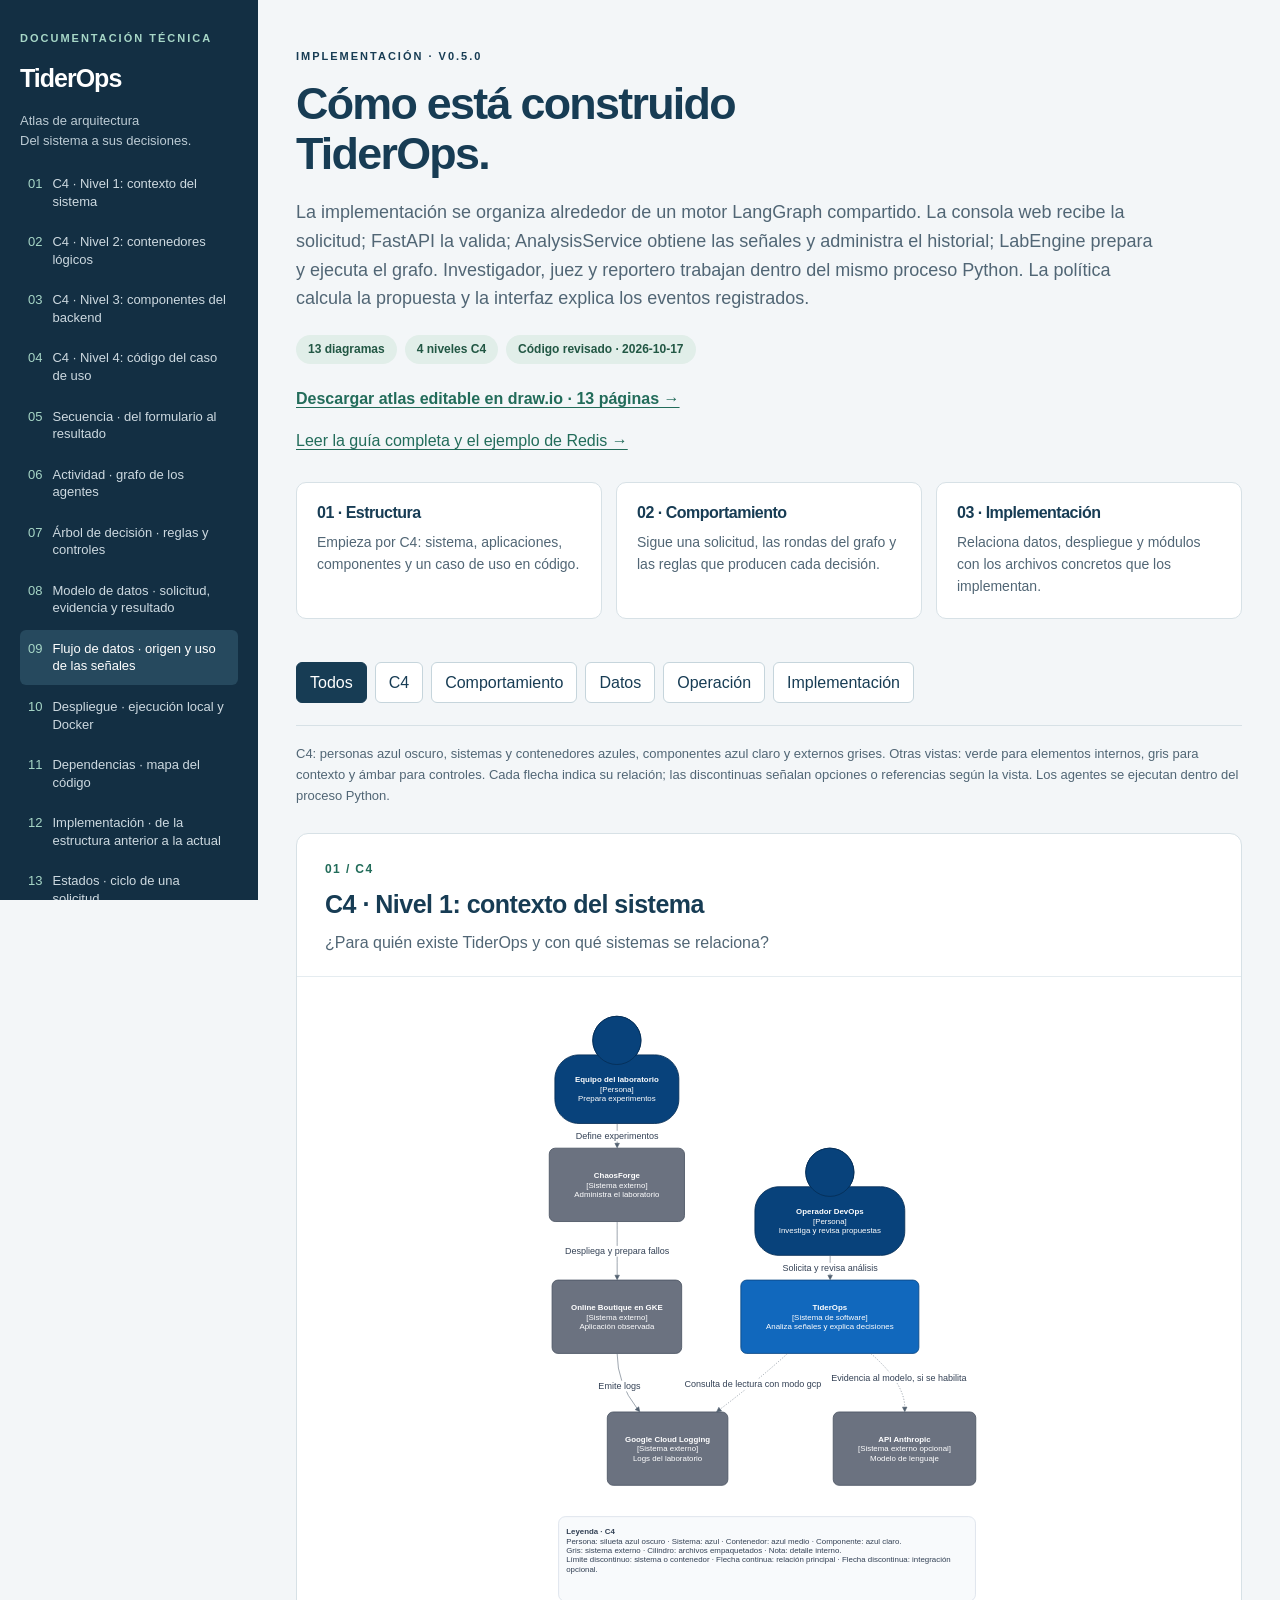
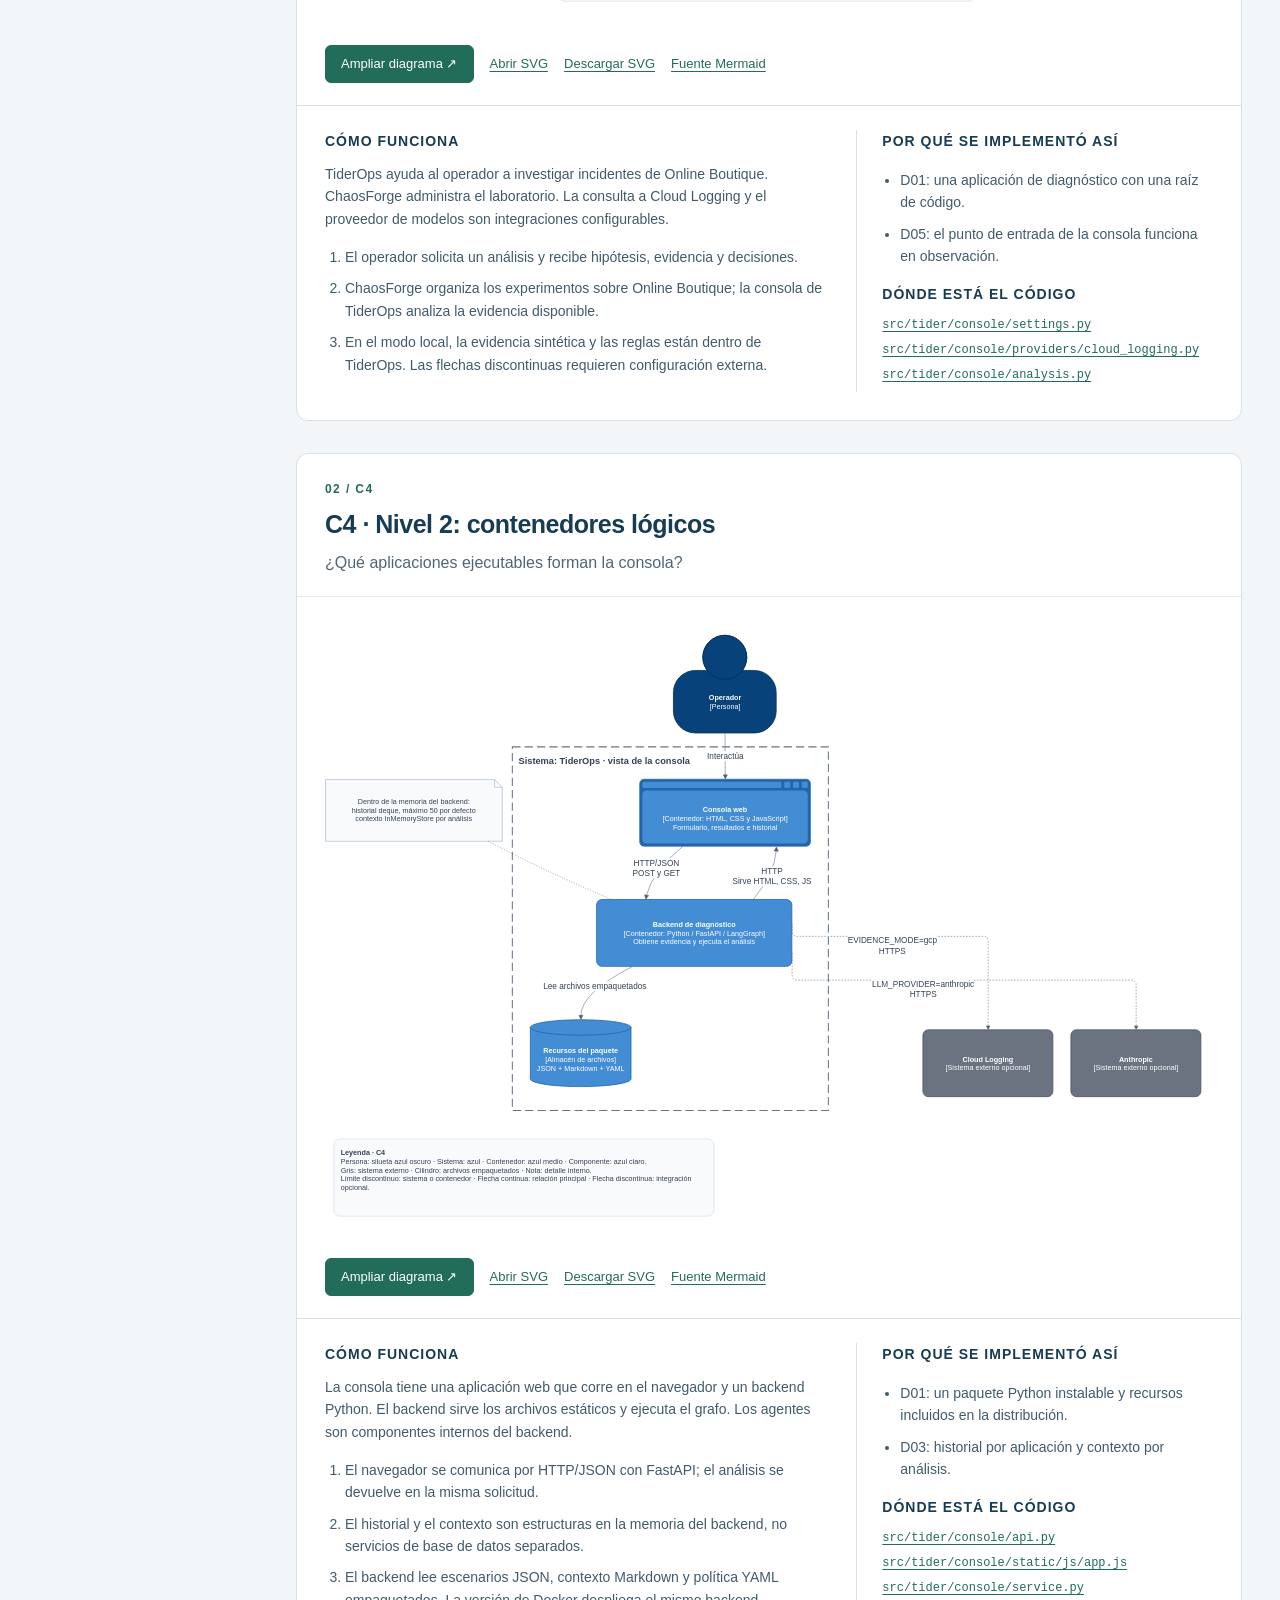
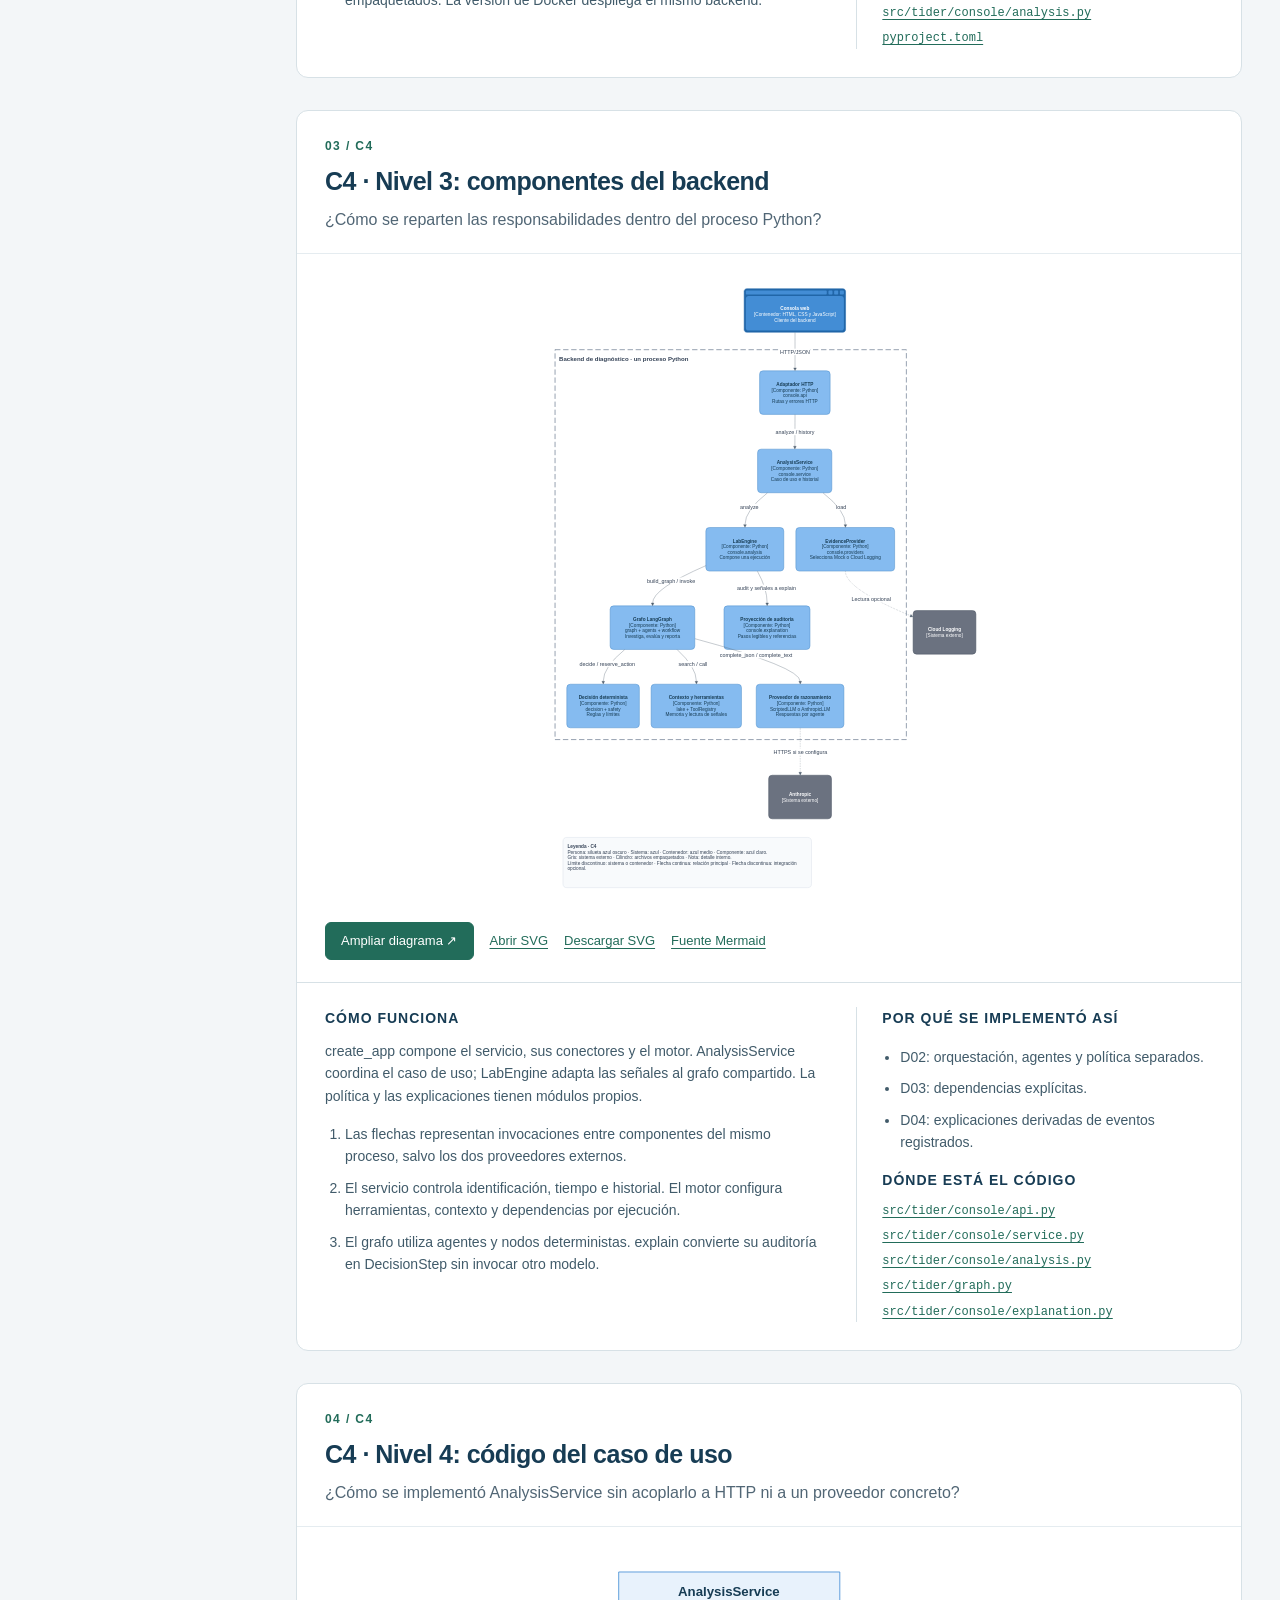
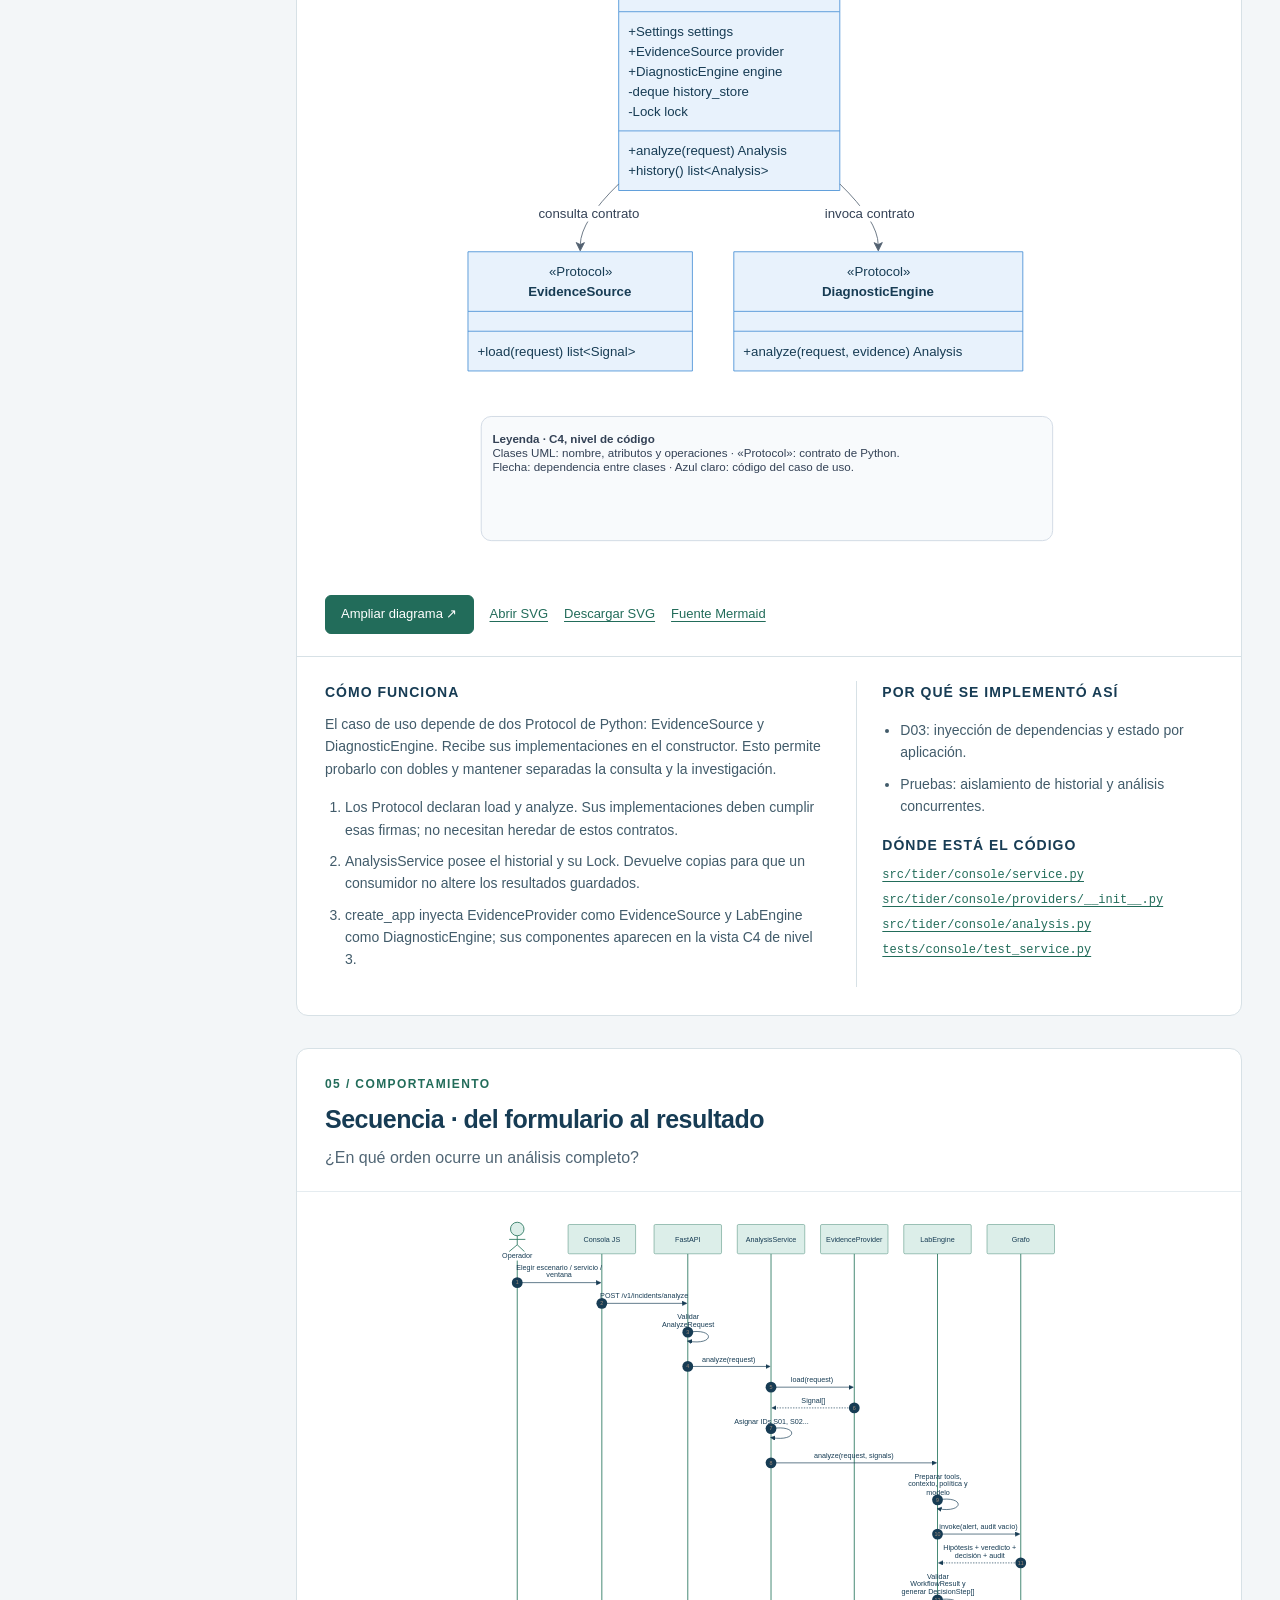
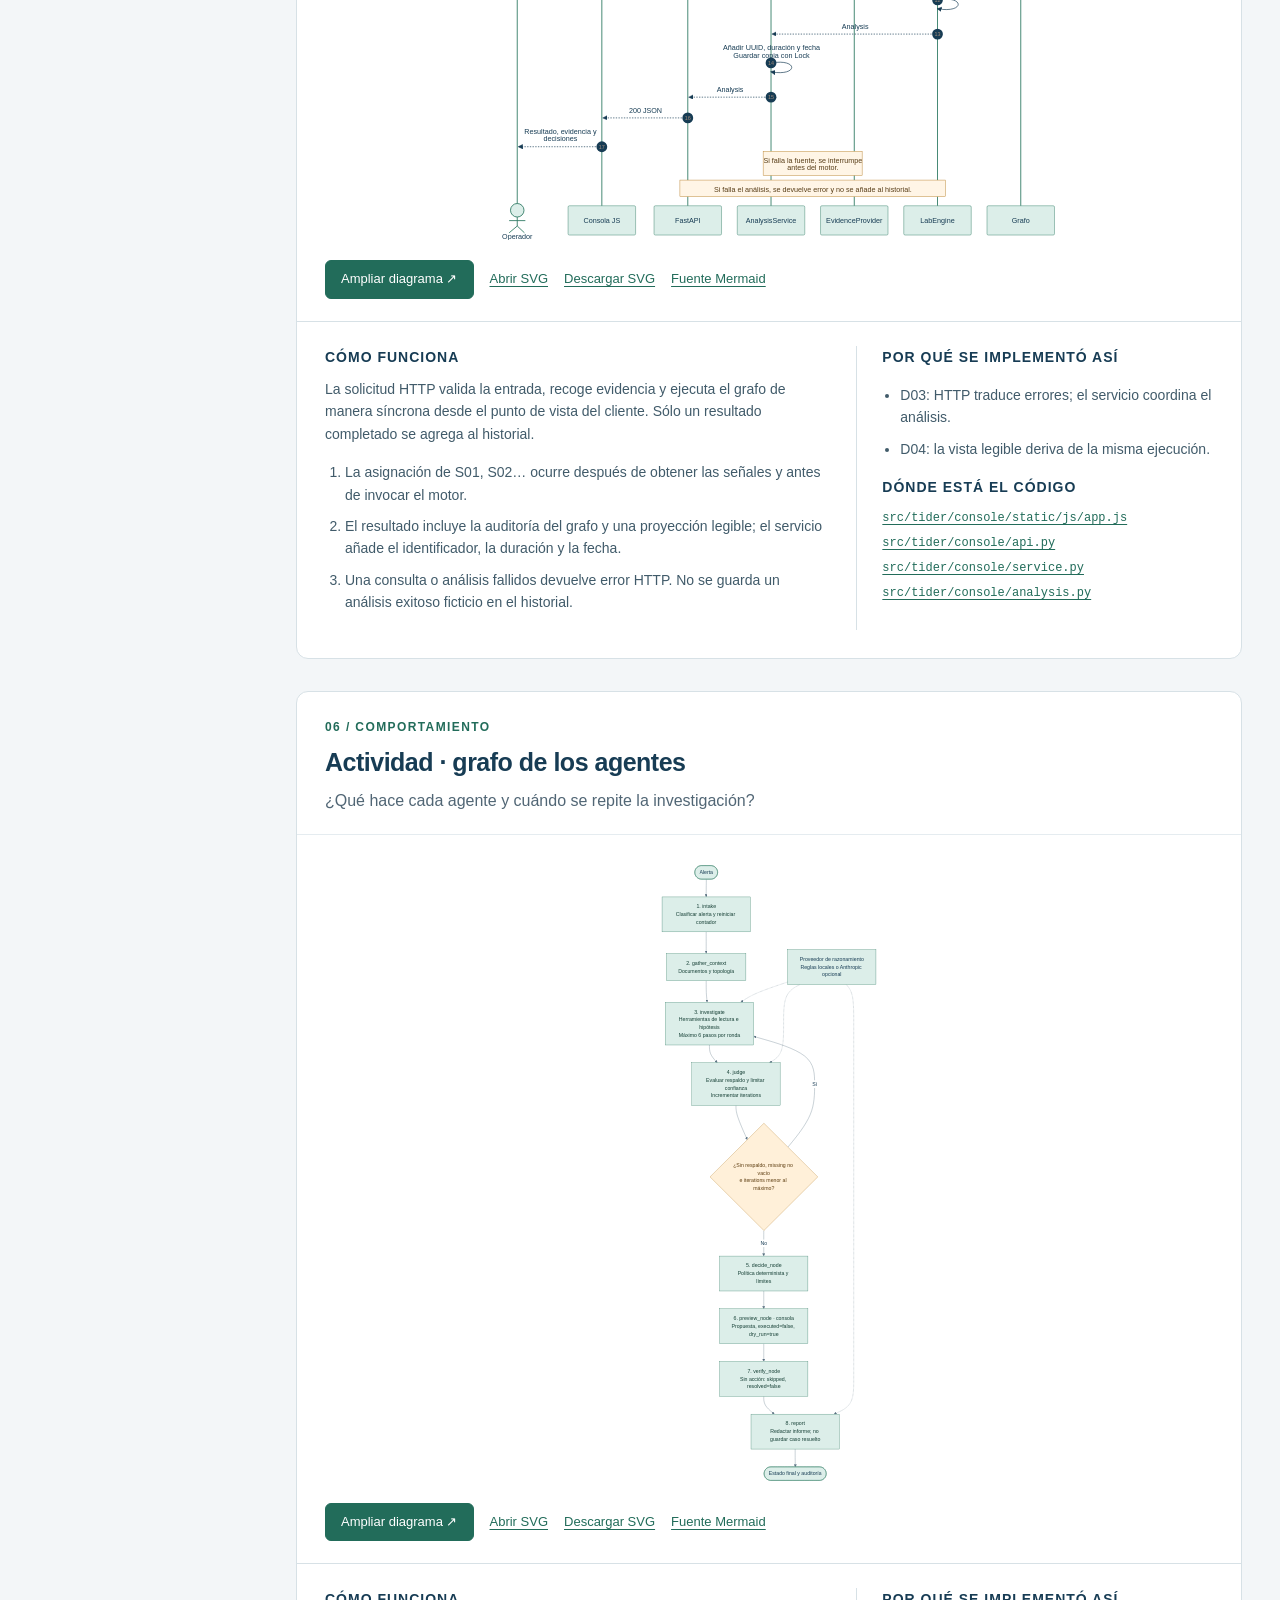
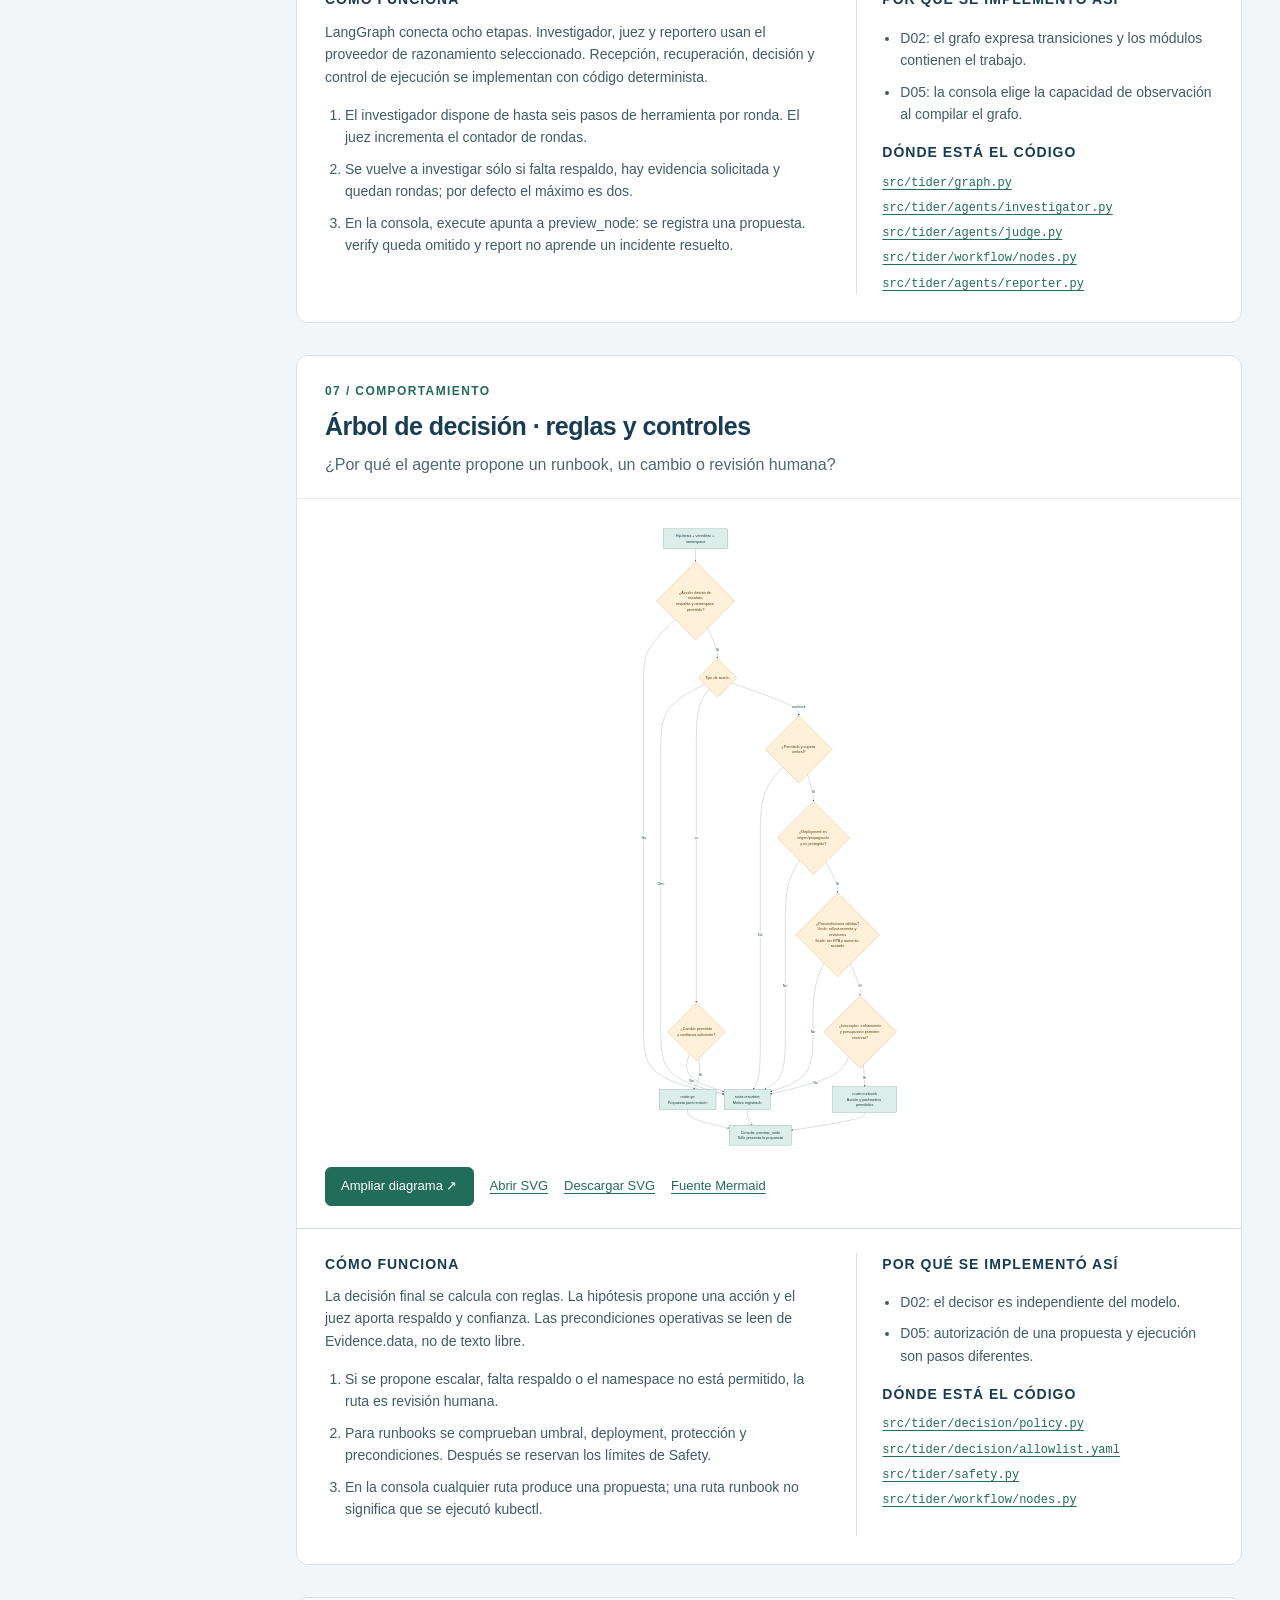
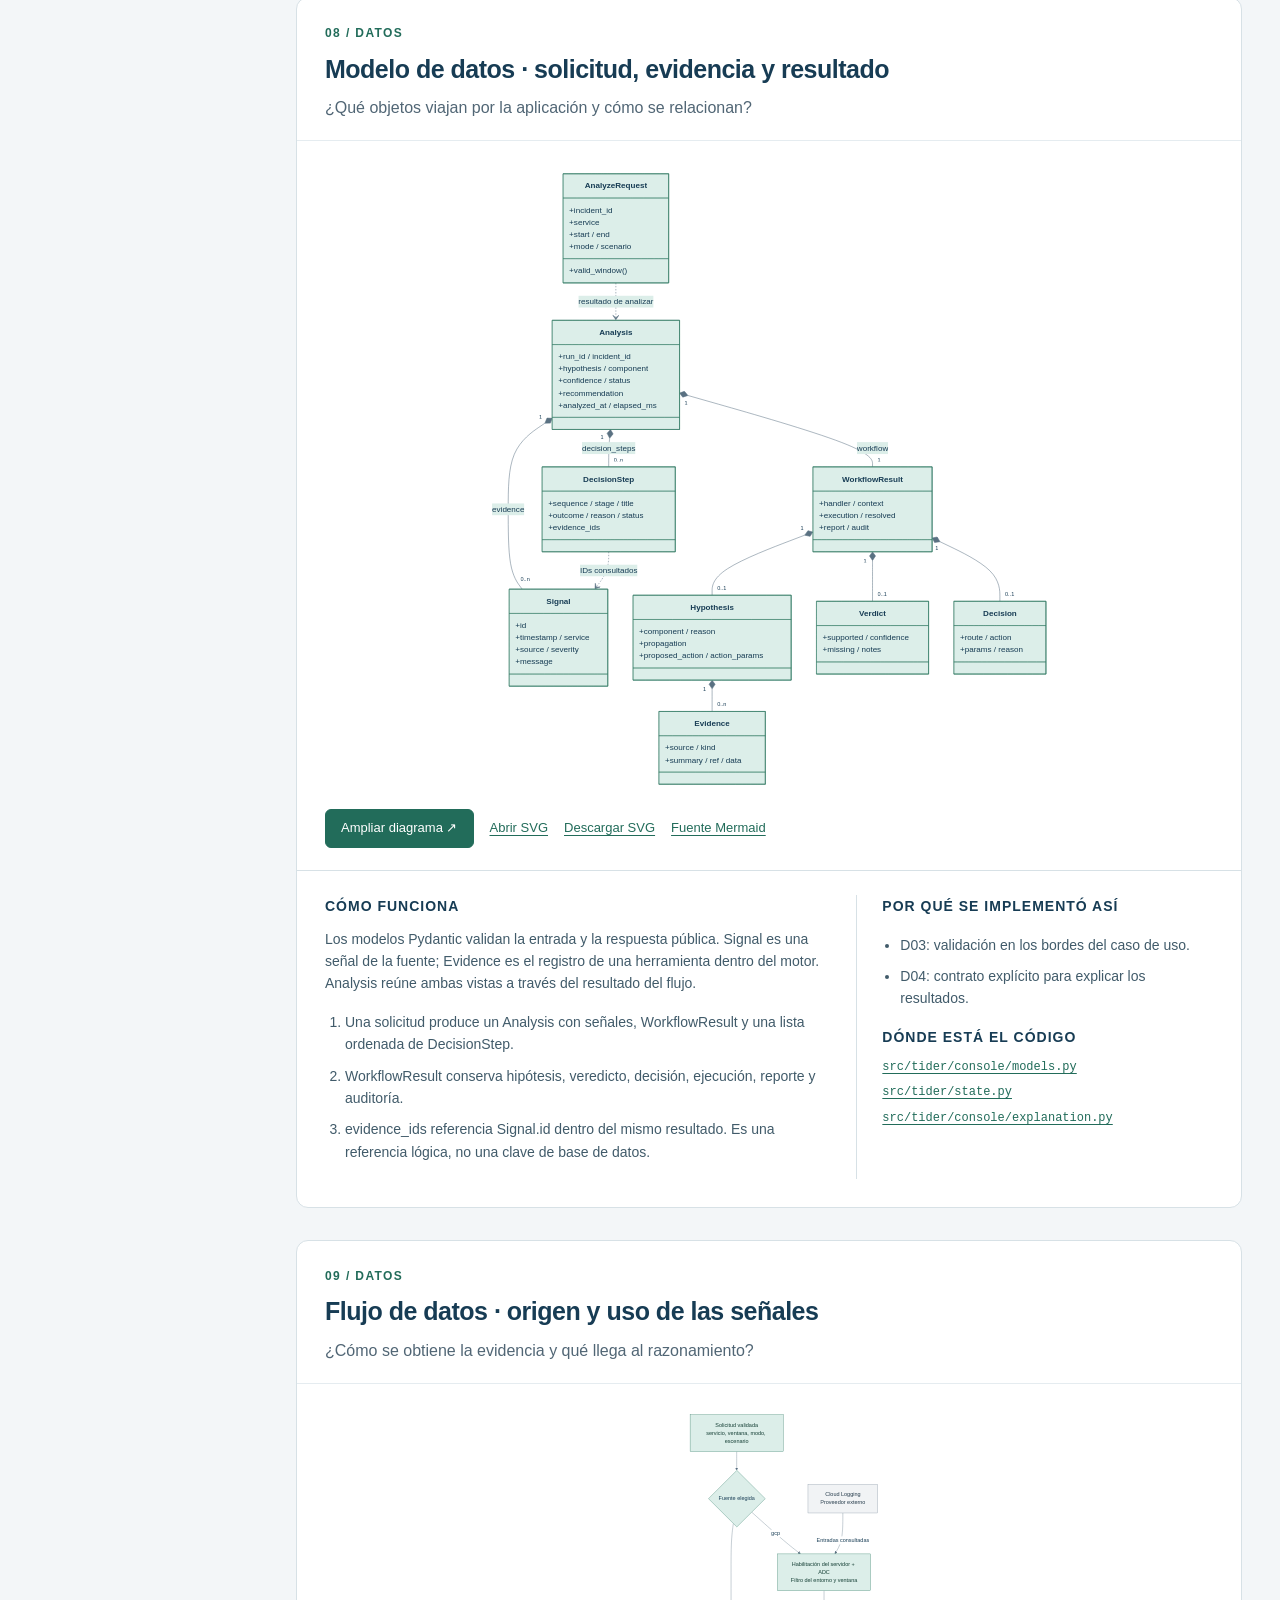
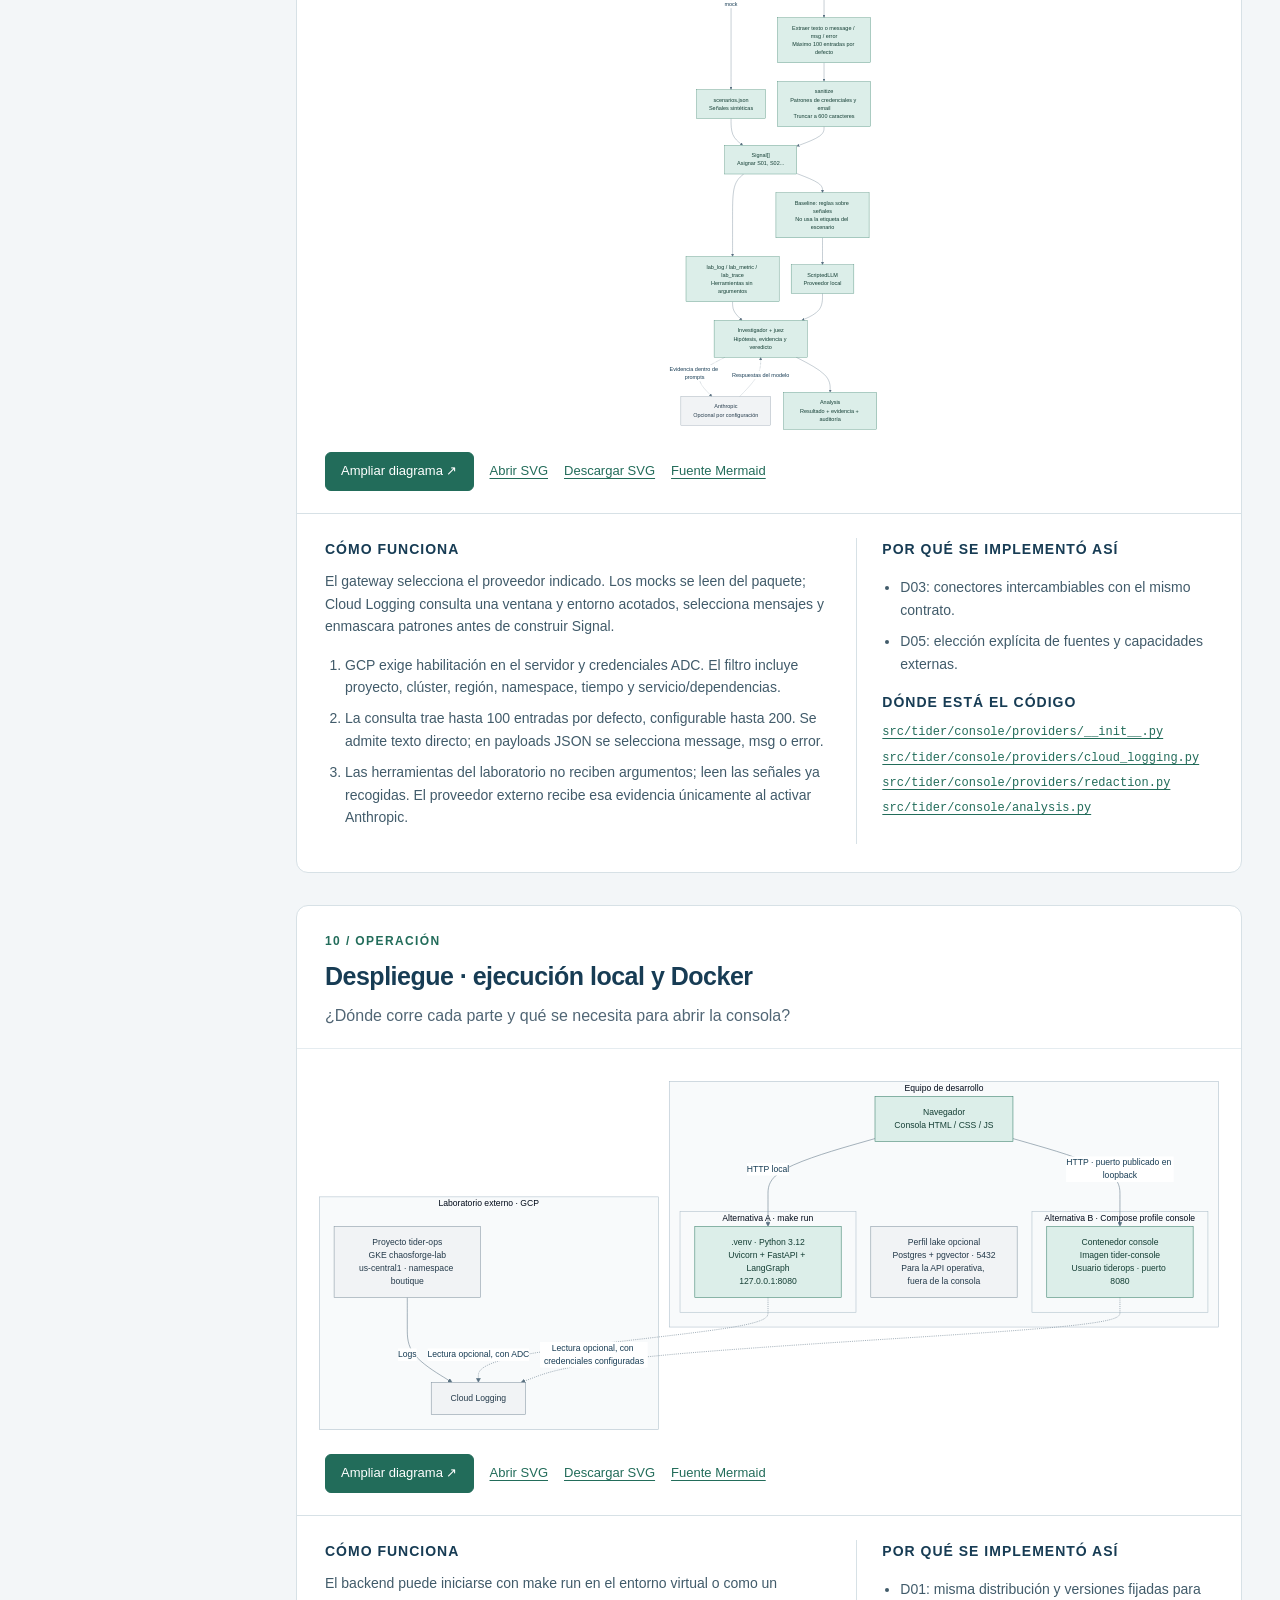
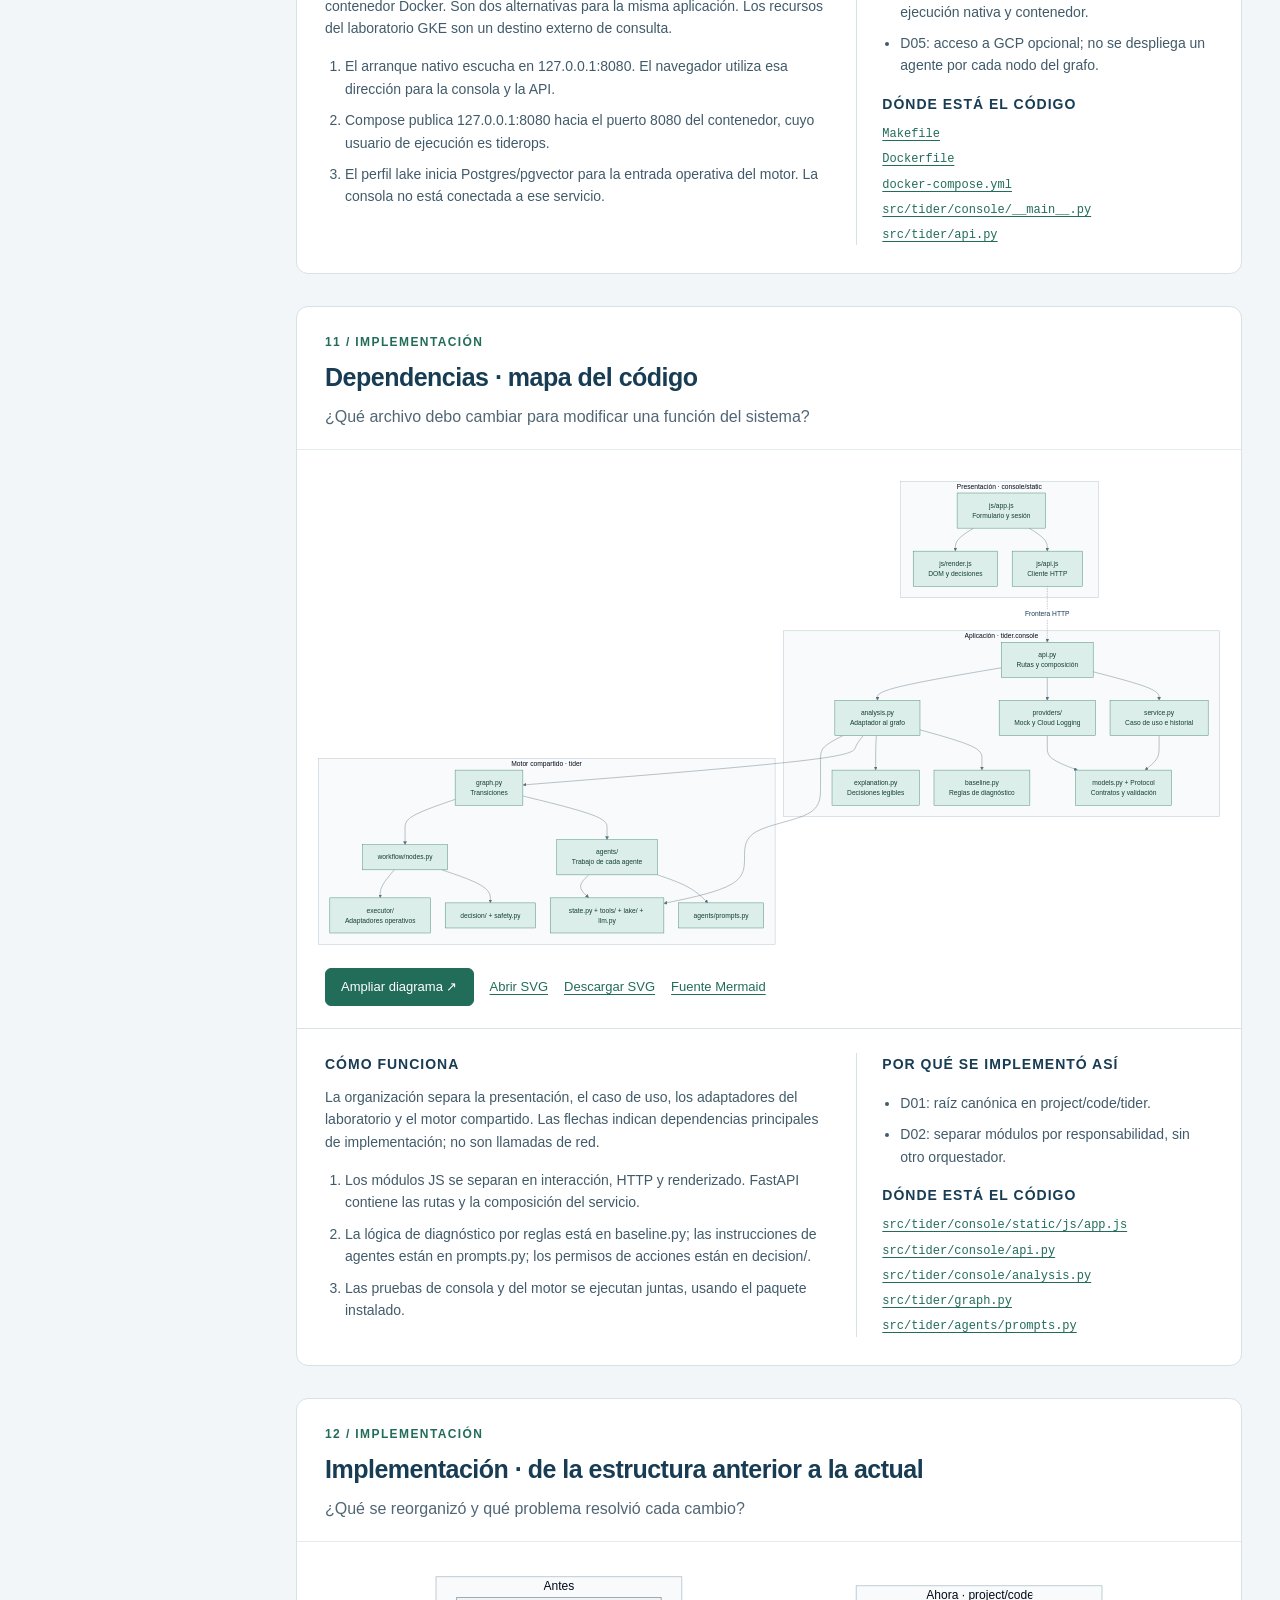
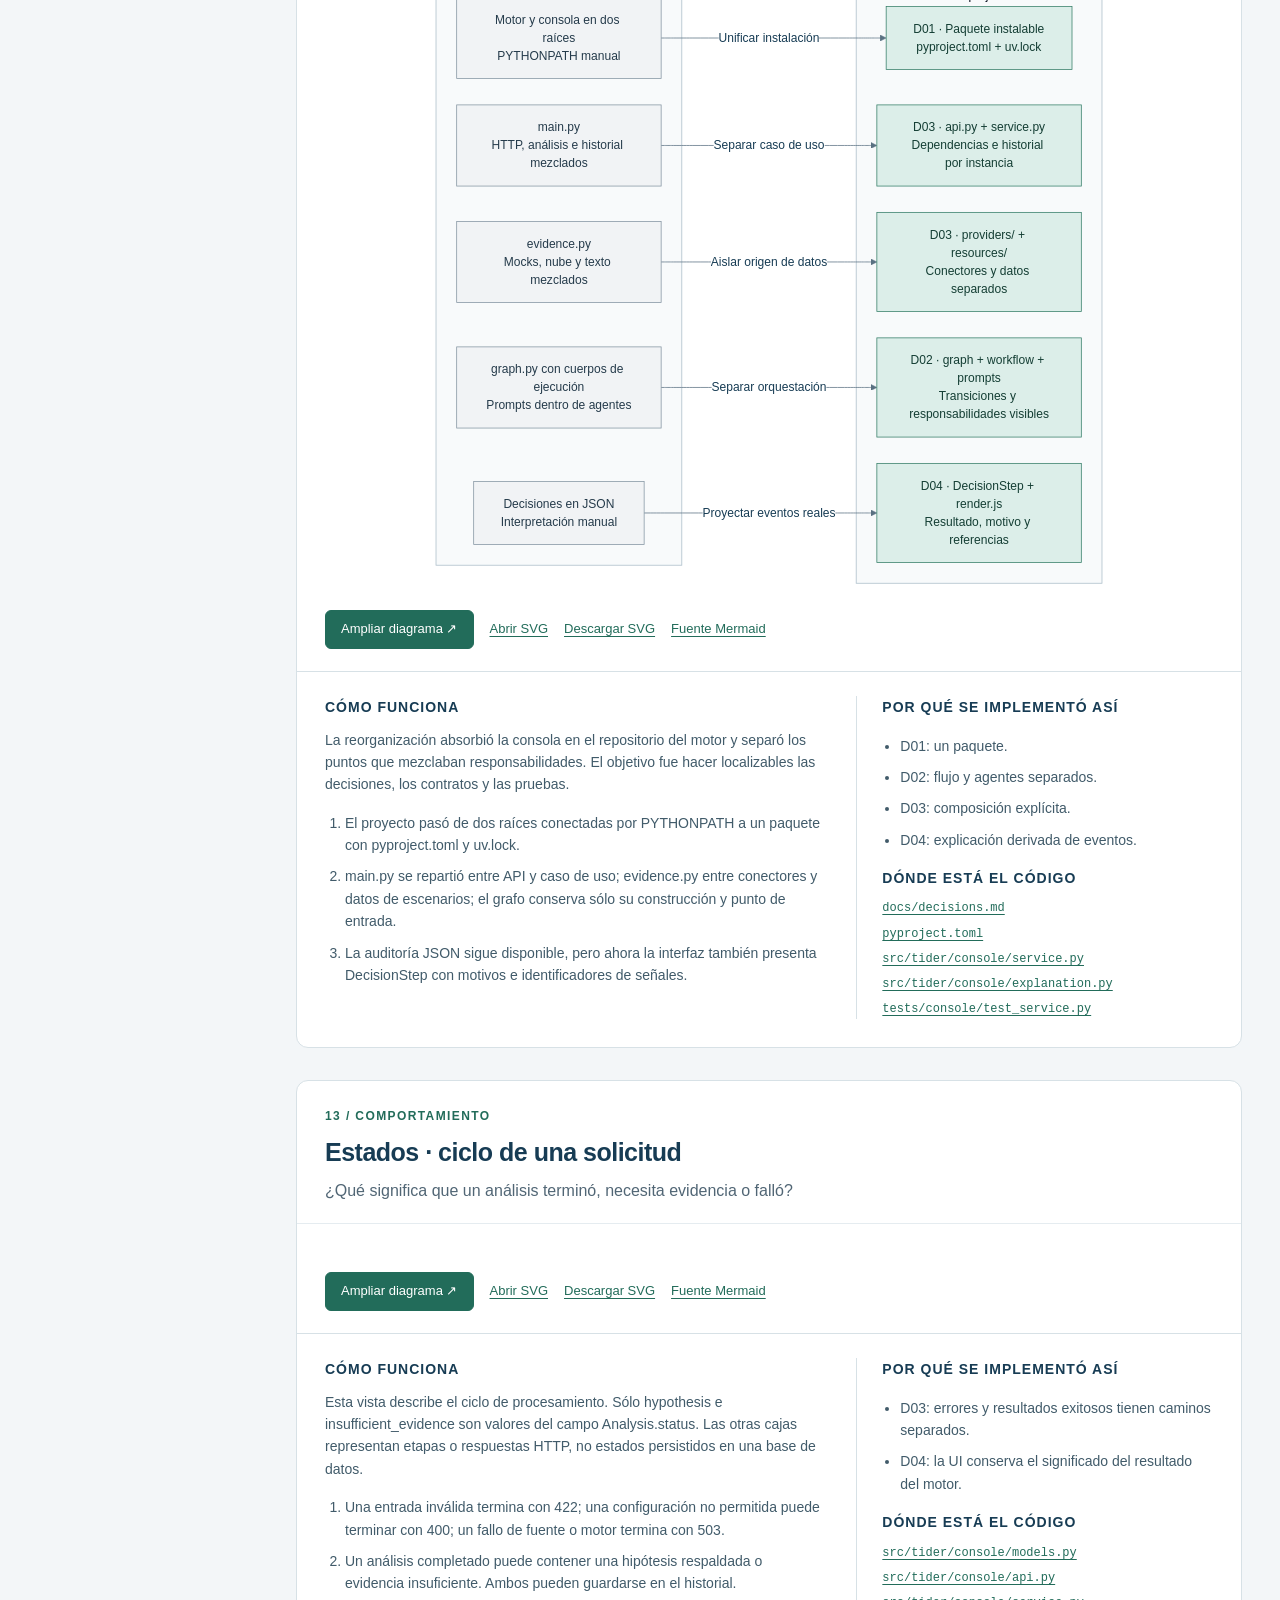
==== commit a7beeb88: "feat(tider): add context-driven diagnostics and redesign investigation workspace" ====
--- a/docs/diagrams/index.html
+++ b/docs/diagrams/index.html
@@ -140,7 +140,7 @@
 <a href="svg/11-module-dependencies.svg" target="_blank" rel="noopener">Abrir SVG</a>
 <a href="svg/11-module-dependencies.svg" download>Descargar SVG</a><a href="source/11-module-dependencies.mmd.txt" download>Fuente Mermaid</a></div>
 <div class="details"><div><h3>Cómo funciona</h3><p>La organización separa la presentación, el caso de uso, los adaptadores del laboratorio y el motor compartido. Las flechas indican dependencias principales de implementación; no son llamadas de red.</p><ol><li>Los módulos JS se separan en interacción, HTTP y renderizado. FastAPI contiene las rutas y la composición del servicio.</li><li>La lógica de diagnóstico por reglas está en baseline.py; las instrucciones de agentes están en prompts.py; los permisos de acciones están en decision/.</li><li>Las pruebas de consola y del motor se ejecutan juntas, usando el paquete instalado.</li></ol></div>
-<div class="refs"><h3>Por qué se implementó así</h3><ul><li>D01: raíz canónica en project/tider.</li><li>D02: separar módulos por responsabilidad, sin otro orquestador.</li></ul><h3>Dónde está el código</h3><div class="code-links"><a href="../../src/tider/console/static/js/app.js">src/tider/console/static/js/app.js</a><a href="../../src/tider/console/api.py">src/tider/console/api.py</a><a href="../../src/tider/console/analysis.py">src/tider/console/analysis.py</a><a href="../../src/tider/graph.py">src/tider/graph.py</a><a href="../../src/tider/agents/prompts.py">src/tider/agents/prompts.py</a></div></div></div></section><section class="diagram" id="12-implementation-decisions" data-category="Implementación">
+<div class="refs"><h3>Por qué se implementó así</h3><ul><li>D01: raíz canónica en project/code/tider.</li><li>D02: separar módulos por responsabilidad, sin otro orquestador.</li></ul><h3>Dónde está el código</h3><div class="code-links"><a href="../../src/tider/console/static/js/app.js">src/tider/console/static/js/app.js</a><a href="../../src/tider/console/api.py">src/tider/console/api.py</a><a href="../../src/tider/console/analysis.py">src/tider/console/analysis.py</a><a href="../../src/tider/graph.py">src/tider/graph.py</a><a href="../../src/tider/agents/prompts.py">src/tider/agents/prompts.py</a></div></div></div></section><section class="diagram" id="12-implementation-decisions" data-category="Implementación">
 <div class="section-head"><div class="category">12 / Implementación</div>
 <h2>Implementación · de la estructura anterior a la actual</h2><p class="question">¿Qué se reorganizó y qué problema resolvió cada cambio?</p></div>
 <div class="image-wrap"><img src="svg/12-implementation-decisions.svg" alt="Implementación · de la estructura anterior a la actual" loading="lazy"></div>
